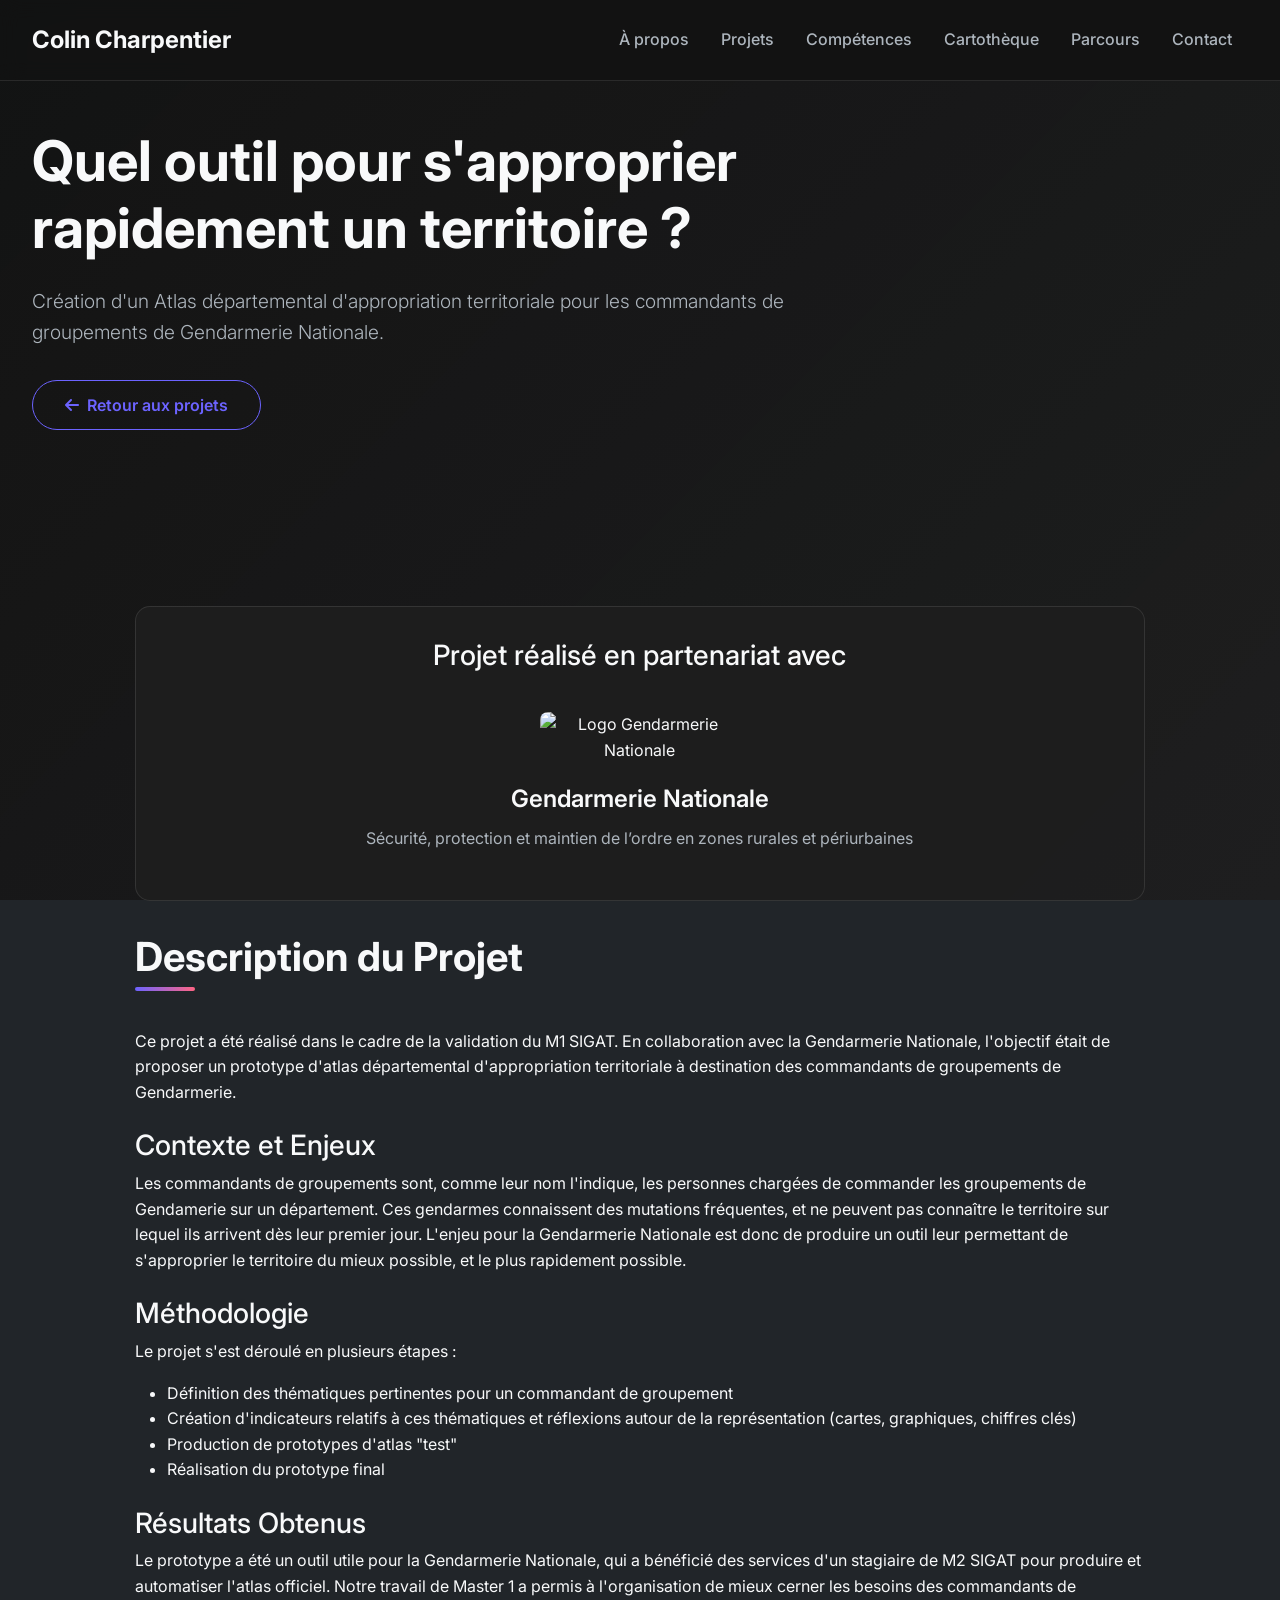
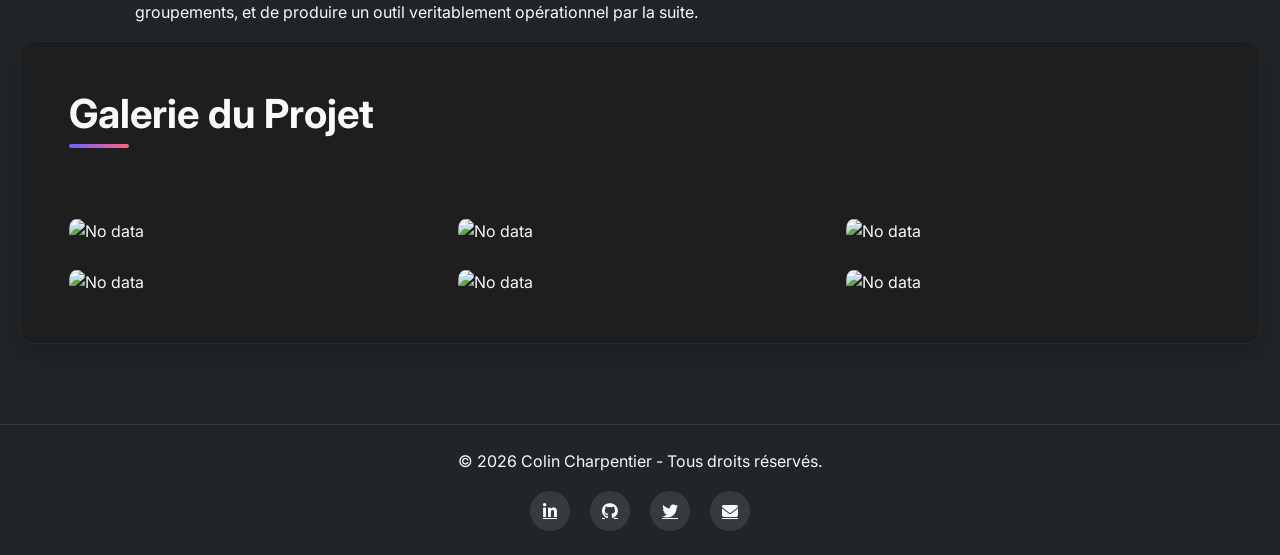
==== Projet-Gendarmerie.html @ e69eb704 "Add files via upload" ====
<!DOCTYPE html>
<html lang="fr">
<head>
    <meta charset="UTF-8">
    <meta name="viewport" content="width=device-width, initial-scale=1.0">
    <title>Colin Charpentier</title>

    <!-- Bootstrap CSS -->
    <link 
        href="https://cdn.jsdelivr.net/npm/bootstrap@5.3.3/dist/css/bootstrap.min.css" 
        rel="stylesheet" 
        integrity="sha384-QWTKZyjpPEjISv5WaRU9OFeRpok6YctnYmDr5pNlyT2bRjXh0JMhjY6hW+ALEwIH" 
        crossorigin="anonymous"
    >

    <!-- Police Google Fonts -->
    <link rel="preconnect" href="https://fonts.googleapis.com">
    <link rel="preconnect" href="https://fonts.gstatic.com" crossorigin>
    <link href="https://fonts.googleapis.com/css2?family=Inter:wght@300;400;500;600;700&display=swap" rel="stylesheet">

    <!-- Font Awesome pour les icônes -->
    <link rel="stylesheet" href="https://cdnjs.cloudflare.com/ajax/libs/font-awesome/6.4.0/css/all.min.css">

    <!-- CSS personnalisé -->
    <style>
        :root {
            --primary: #6c63ff;
            --primary-dark: #5a52d5;
            --secondary: #ff6584;
            --dark: #121212;
            --dark-light: #1e1e1e;
            --light: #f8f9fa;
            --gray: #6c757d;
            --gray-light: #adb5bd;
            --map-color: #4CAF50;
        }

        * {
            box-sizing: border-box;
        }

        body {
            font-family: 'Inter', sans-serif;
            background-color: var(--dark);
            color: var(--light);
            line-height: 1.6;
            overflow-x: hidden;
            position: relative;
        }

        /* Image de fond fixe avec superposition sombre */
        body::before {
            content: '';
            position: fixed;
            top: 0;
            left: 0;
            width: 100%;
            height: 100%;
            background-image: url('https://images.unsplash.com/photo-1550684376-efcbd6e3f031?ixlib=rb-4.0.3&ixid=M3wxMjA3fDB8MHxwaG90by1wYWdlfHx8fGVufDB8fHx8fA%3D%3D&auto=format&fit=crop&w=2070&q=80');
            background-size: cover;
            background-position: center;
            background-repeat: no-repeat;
            background-attachment: fixed;
            z-index: -2;
            opacity: 0.15;
        }

        /* Couche sombre supplémentaire pour améliorer la lisibilité */
        body::after {
            content: '';
            position: fixed;
            top: 0;
            left: 0;
            width: 100%;
            height: 100%;
            background: linear-gradient(135deg, rgba(18, 18, 18, 0.95) 0%, rgba(30, 30, 30, 0.9) 100%);
            z-index: -1;
        }

        .navbar {
            background-color: rgba(18, 18, 18, 0.95) !important;
            backdrop-filter: blur(10px);
            border-bottom: 1px solid rgba(255, 255, 255, 0.1);
            padding: 1rem 0;
            transition: all 0.3s ease;
        }

        .navbar-brand {
            font-weight: 700;
            font-size: clamp(1.25rem, 3vw, 1.5rem);
            color: var(--light) !important;
        }

        .navbar-nav .nav-link {
            color: var(--gray-light) !important;
            font-weight: 500;
            margin: 0 0.5rem;
            transition: color 0.3s ease;
            position: relative;
            font-size: clamp(0.9rem, 2vw, 1rem);
        }

        .navbar-nav .nav-link:hover {
            color: var(--primary) !important;
        }

        .navbar-nav .nav-link::after {
            content: '';
            position: absolute;
            bottom: -5px;
            left: 0;
            width: 0;
            height: 2px;
            background-color: var(--primary);
            transition: width 0.3s ease;
        }

        .navbar-nav .nav-link:hover::after {
            width: 100%;
        }

        section {
            padding: clamp(3rem, 8vw, 5rem) 0;
            position: relative;
        }

        .section-title {
            font-weight: 700;
            margin-bottom: clamp(2rem, 5vw, 3rem);
            position: relative;
            display: inline-block;
            font-size: clamp(1.75rem, 4vw, 2.5rem);
        }

        .section-title::after {
            content: '';
            position: absolute;
            bottom: -10px;
            left: 0;
            width: 60px;
            height: 4px;
            background: linear-gradient(90deg, var(--primary), var(--secondary));
            border-radius: 2px;
        }

        .project-header {
            padding: clamp(6rem, 15vw, 8rem) 0 clamp(3rem, 8vw, 5rem);
            position: relative;
            overflow: hidden;
        }

        .project-header h1 {
            font-weight: 700;
            line-height: 1.2;
            margin-bottom: 1.5rem;
            font-size: clamp(2rem, 5vw, 3.5rem);
        }

        .project-header p {
            font-size: clamp(1rem, 2.5vw, 1.2rem);
            color: var(--gray-light);
            margin-bottom: 2rem;
        }

        .bg-section {
            background-color: rgba(30, 30, 30, 0.85);
            border-radius: 15px;
            padding: clamp(1.5rem, 4vw, 3rem);
            margin-bottom: 2rem;
            box-shadow: 0 10px 30px rgba(0, 0, 0, 0.2);
            transition: transform 0.3s ease;
            backdrop-filter: blur(10px);
            border: 1px solid rgba(255, 255, 255, 0.05);
        }

        .bg-section:hover {
            transform: translateY(-5px);
        }

        .project-image {
            border-radius: 15px;
            box-shadow: 0 20px 40px rgba(0, 0, 0, 0.3);
            transition: transform 0.5s ease;
            max-width: 100%;
            height: auto;
            width: 100%;
            object-fit: cover;
            margin-bottom: 2rem;
            cursor: pointer;
        }

        .project-image:hover {
            transform: scale(1.03);
        }

        .btn {
            border-radius: 30px;
            padding: 0.75rem clamp(1.5rem, 3vw, 2rem);
            font-weight: 600;
            margin-right: 1rem;
            margin-bottom: 1rem;
            transition: all 0.3s ease;
            font-size: clamp(0.9rem, 2vw, 1rem);
        }

        .btn-primary {
            background-color: var(--primary);
            border-color: var(--primary);
            box-shadow: 0 4px 15px rgba(108, 99, 255, 0.3);
        }

        .btn-primary:hover {
            background-color: var(--primary-dark);
            border-color: var(--primary-dark);
            transform: translateY(-3px);
            box-shadow: 0 8px 20px rgba(108, 99, 255, 0.4);
        }

        .btn-outline-primary {
            color: var(--primary);
            border-color: var(--primary);
        }

        .btn-outline-primary:hover {
            background-color: var(--primary);
            border-color: var(--primary);
            transform: translateY(-3px);
        }

        footer {
            border-top: 1px solid rgba(255, 255, 255, 0.1);
            padding: 2rem 0;
            position: relative;
        }

        .social-links {
            margin-top: 1rem;
        }

        .social-links a {
            display: inline-flex;
            align-items: center;
            justify-content: center;
            width: 40px;
            height: 40px;
            background-color: rgba(255, 255, 255, 0.1);
            border-radius: 50%;
            margin: 0 0.5rem;
            color: var(--light);
            transition: all 0.3s ease;
        }

        .social-links a:hover {
            background-color: var(--primary);
            transform: translateY(-3px);
        }

        /* Animation pour les sections */
        .fade-in {
            opacity: 0;
            transform: translateY(30px);
            transition: opacity 0.6s ease, transform 0.6s ease;
        }

        .fade-in.visible {
            opacity: 1;
            transform: translateY(0);
        }

        /* Galerie d'images */
        .gallery-grid {
            display: grid;
            grid-template-columns: repeat(auto-fill, minmax(300px, 1fr));
            gap: 1.5rem;
            margin-top: 2rem;
        }

        .gallery-item {
            border-radius: 10px;
            overflow: hidden;
            position: relative;
            cursor: pointer;
            transition: transform 0.3s ease;
        }

        .gallery-item img {
            width: 100%;
            height: 250px;
            object-fit: cover;
            transition: transform 0.5s ease;
        }

        .gallery-item:hover img {
            transform: scale(1.05);
        }

        .gallery-caption {
            position: absolute;
            bottom: 0;
            left: 0;
            right: 0;
            background: rgba(0, 0, 0, 0.7);
            color: white;
            padding: 1rem;
            transform: translateY(100%);
            transition: transform 0.3s ease;
        }

        .gallery-item:hover .gallery-caption {
            transform: translateY(0);
        }

        /* Section partenaire - CORRIGÉE */
        .partner-section {
            text-align: center;
            padding: 2rem;
            background: rgba(30, 30, 30, 0.9);
            border-radius: 15px;
            margin: 2rem 0;
            border: 1px solid rgba(255, 255, 255, 0.1);
        }

        .partner-logo {
            max-width: 200px;
            max-height: 100px;
            object-fit: contain;
            margin: 1rem auto;
            /* SUPPRIMÉ: filter: brightness(0) invert(1); */
            transition: transform 0.3s ease;
            background: white;
            padding: 10px;
            border-radius: 8px;
        }

        .partner-logo.dark-bg {
            background: rgba(255, 255, 255, 0.9);
        }

        .partner-logo.no-bg {
            background: none;
            padding: 0;
        }

        .partner-name {
            font-size: 1.5rem;
            font-weight: 600;
            margin-bottom: 0.5rem;
            color: var(--light);
        }

        .partner-role {
            color: var(--gray-light);
            font-size: 1rem;
        }

        /* Options d'affichage pour différents types de logos */
        .logo-options {
            display: flex;
            justify-content: center;
            gap: 1rem;
            margin-top: 1rem;
            flex-wrap: wrap;
        }

        .logo-option-btn {
            background: rgba(255, 255, 255, 0.1);
            border: 1px solid rgba(255, 255, 255, 0.2);
            color: var(--light);
            padding: 0.5rem 1rem;
            border-radius: 20px;
            cursor: pointer;
            transition: all 0.3s ease;
            font-size: 0.8rem;
        }

        .logo-option-btn:hover {
            background: var(--primary);
            transform: translateY(-2px);
        }

        .logo-option-btn.active {
            background: var(--primary);
            border-color: var(--primary);
        }

        /* Modal pour l'affichage en plein écran */
        .image-modal {
            display: none;
            position: fixed;
            top: 0;
            left: 0;
            width: 100%;
            height: 100%;
            background-color: rgba(0, 0, 0, 0.9);
            z-index: 9999;
            justify-content: center;
            align-items: center;
            opacity: 0;
            transition: opacity 0.3s ease;
        }

        .image-modal.active {
            display: flex;
            opacity: 1;
        }

        .modal-content {
            max-width: 90%;
            max-height: 90%;
            object-fit: contain;
            border-radius: 10px;
            box-shadow: 0 0 30px rgba(0, 0, 0, 0.5);
            transform: scale(0.8);
            transition: transform 0.3s ease;
        }

        .image-modal.active .modal-content {
            transform: scale(1);
        }

        .close-modal {
            position: absolute;
            top: 20px;
            right: 30px;
            color: white;
            font-size: 2rem;
            cursor: pointer;
            background: none;
            border: none;
            width: 50px;
            height: 50px;
            display: flex;
            align-items: center;
            justify-content: center;
            border-radius: 50%;
            transition: background-color 0.3s ease;
        }

        .close-modal:hover {
            background-color: rgba(255, 255, 255, 0.1);
        }

        /* Améliorations responsive */
        .container {
            max-width: 100%;
            padding-left: clamp(1rem, 3vw, 2rem);
            padding-right: clamp(1rem, 3vw, 2rem);
        }

        @media (max-width: 768px) {
            .navbar-collapse {
                background-color: rgba(18, 18, 18, 0.95);
                padding: 1rem;
                border-radius: 10px;
                margin-top: 1rem;
                backdrop-filter: blur(10px);
            }

            .gallery-grid {
                grid-template-columns: 1fr;
            }
            
            .partner-logo {
                max-width: 150px;
            }

            .logo-options {
                flex-direction: column;
                align-items: center;
            }
        }

        @media (max-width: 576px) {
            .bg-section {
                padding: 1.5rem;
            }
            
            .project-header h1 {
                font-size: 2rem;
            }
            
            .section-title {
                font-size: 1.75rem;
            }
            
            .partner-logo {
                max-width: 120px;
            }
            
        }
    </style>
</head>
<body class="bg-dark">

    <!-- NAVBAR -->
    <nav class="navbar navbar-expand-lg navbar-dark fixed-top">
        <div class="container">
            <a class="navbar-brand" href="Portfolio.html">Colin Charpentier</a>
            <button class="navbar-toggler" type="button" data-bs-toggle="collapse" data-bs-target="#navbar"
                    aria-controls="navbar" aria-expanded="false" aria-label="Afficher le menu">
                <span class="navbar-toggler-icon"></span>
            </button>

            <div class="collapse navbar-collapse" id="navbar">
                <ul class="navbar-nav ms-auto">
                    <li class="nav-item"><a class="nav-link" href="Portfolio.html#about">À propos</a></li>
                    <li class="nav-item"><a class="nav-link" href="Portfolio.html#projects">Projets</a></li>
                    <li class="nav-item"><a class="nav-link" href="Portfolio.html#skills">Compétences</a></li>
                    <li class="nav-item"><a class="nav-link" href="Portfolio.html#cartotheque">Cartothèque</a></li>
                    <li class="nav-item"><a class="nav-link" href="Portfolio.html#map-section">Parcours</a></li>
                    <li class="nav-item"><a class="nav-link" href="Portfolio.html#contact">Contact</a></li>
                </ul>
            </div>
        </div>
    </nav>

    <!-- EN-TÊTE DU PROJET -->
    <header class="project-header">
        <div class="container">
            <div class="row align-items-center">
                <div class="col-lg-8">
                    <h1 class="display-4 fw-bold">Quel outil pour s'approprier rapidement un territoire ?</h1>
                    <p class="lead">
                        Création d'un Atlas départemental d'appropriation territoriale pour les commandants de groupements de Gendarmerie Nationale.
                    </p>
                    <div class="d-flex flex-wrap">
                        <a href="Portfolio.html#projects" class="btn btn-outline-primary btn-lg">
                            <i class="fas fa-arrow-left me-2"></i>Retour aux projets
                        </a>
                    </div>
                </div>
            </div>
        </div>
    </header>

    <!-- CONTENU PRINCIPAL DU PROJET -->
    <section id="project-content" class="py-5">
        <div class="container">
            <div class="row justify-content-center">
                <div class="col-lg-10">
                    <!-- Section partenaire CORRIGÉE -->
                    <div class="partner-section fade-in">
                        <h3 class="mb-4">Projet réalisé en partenariat avec</h3>
                        
                        <!-- Logo avec options d'affichage -->
                        <img src="https://upload.wikimedia.org/wikipedia/commons/thumb/a/a7/Gendarmerie_nationale_logo.svg/500px-Gendarmerie_nationale_logo.svg.png" 
                             alt="Logo Gendarmerie Nationale" 
                             class="partner-logo no-bg"
                             id="partnerLogo">
                        
                        <div class="partner-name">Gendarmerie Nationale</div>
                        <div class="partner-role">Sécurité, protection et maintien de l’ordre en zones rurales et périurbaines</div>
                        
                        <!-- Options pour adapter l'affichage du logo -->
                        <div class="logo-options">
                                                    </div>
                    </div>

                    <!-- Image principale du projet -->
                    
                        
                        <h2 class="section-title">Description du Projet</h2>
                        <p>
                            Ce projet a été réalisé dans le cadre de la validation du M1 SIGAT. En collaboration avec la Gendarmerie Nationale, l'objectif était de proposer un prototype d'atlas départemental d'appropriation territoriale à destination des commandants de groupements de Gendarmerie.
                        </p>
                        
                        <h3 class="mt-4">Contexte et Enjeux</h3>
                        <p>
Les commandants de groupements sont, comme leur nom l'indique, les personnes chargées de commander les groupements de Gendamerie sur un département. Ces gendarmes connaissent des mutations fréquentes, et ne peuvent pas connaître le territoire sur lequel ils arrivent dès leur premier jour. L'enjeu pour la Gendarmerie Nationale est donc de produire un outil leur permettant de s'approprier le territoire du mieux possible, et le plus rapidement possible.                          </p>
                        
                        <h3 class="mt-4">Méthodologie</h3>
                        <p>
                            Le projet s'est déroulé en plusieurs étapes :
                        </p>
                        <ul>
                            <li>Définition des thématiques pertinentes pour un commandant de groupement</li>
                            <li>Création d'indicateurs relatifs à ces thématiques et réflexions autour de la représentation (cartes, graphiques, chiffres clés)</li>
                            <li>Production de prototypes d'atlas "test"</li>
                            <li>Réalisation du prototype final</li>
                        </ul>
                        
                        <h3 class="mt-4">Résultats Obtenus</h3>
                        <p>
                            Le prototype a été un outil utile pour la Gendarmerie Nationale, qui a bénéficié des services d'un stagiaire de M2 SIGAT pour produire et automatiser l'atlas officiel. Notre travail de Master 1 a permis à l'organisation de mieux cerner les besoins des commandants de groupements, et de produire un outil veritablement opérationnel par la suite.
                        </p>
                    </div>
                    
                    <div class="bg-section fade-in">
    <h2 class="section-title">Galerie du Projet</h2>
    <div class="gallery-grid">

        <!-- Image 1 -->
        <div class="gallery-item">
            <img src="https://media.licdn.com/dms/image/v2/D4E22AQGj4KrNRyttgw/feedshare-shrink_2048_1536/B4EZbNflseHwAo-/0/1747204495210?e=1765411200&v=beta&t=unWSQMG1e15HII8LbwAEsF_QTw77wigBbMccs-hNhvA"
                 alt="No data" data-enlargable>
            <div class="gallery-caption">
                <h5>Planche Niveau de vie</h5>
                <p>Niveau de vie médian, écarts de revenus et CSP</p>
            </div>
        </div>

        <!-- Image 2 -->
        <div class="gallery-item">
            <img src="https://media.licdn.com/dms/image/v2/D4E22AQFJJwRfCB-abw/feedshare-shrink_2048_1536/B4EZbNflt.GQAo-/0/1747204538104?e=1765411200&v=beta&t=ijvsw_Dew5NyMxo4L90D1Xe97XRT8Qy5kkRxmXlcCSU"
                 alt="No data" data-enlargable>
            <div class="gallery-caption">
                <h5>Planche Propriétés physiques</h5>
                <p>Indicateurs relatifs à la nature, à la topographie, aux usages du sol</p>
            </div>
        </div>

        <!-- Image 3 -->
        <div class="gallery-item">
            <img src="https://media.licdn.com/dms/image/v2/D4E22AQHZ3dB_ANd9eQ/feedshare-shrink_2048_1536/B4EZbNflr9GQAs-/0/1747204496518?e=1765411200&v=beta&t=500R-J9b5chM4_0gmWH35wfc4u1wKiaBjH-p4VVhq4c"
                 alt="No data" data-enlargable>
            <div class="gallery-caption">
                <h5>Planche Risques naturels</h5>
                <p>Différents types de risque en fonction du territoire (dans le Var, le risque inondation est le plus présent)</p>
            </div>
        </div>

        <!-- Image 4 -->
        <div class="gallery-item">
            <img src="https://media.licdn.com/dms/image/v2/D4E22AQHaH-eBacI8Hw/feedshare-shrink_2048_1536/B4EZbNflsqHwAs-/0/1747204497209?e=1765411200&v=beta&t=yLur1jJK85cNrSjvxb6215rcG02pwoF9v7HFd_AfedE"
                 alt="No data" data-enlargable>
            <div class="gallery-caption">
                <h5>Planche Agriculture</h5>
                <p>Nombre d'exploitations, surface agricole utile, spécialisation agricole</p>
            </div>
        </div>

        <!-- Image 5 -->
        <div class="gallery-item">
            <img src="https://media.licdn.com/dms/image/v2/D4E22AQGae3EO796JKQ/feedshare-shrink_2048_1536/B4EZbNfltUGQAo-/0/1747204523618?e=1765411200&v=beta&t=IaqRLVtkxASPO35aykQ8jrqxAKw7WKtBHkEpB026osg"
                 alt="No data" data-enlargable>
            <div class="gallery-caption">
                <h5>Planche Population</h5>
                <p>Répartition démographique</p>
            </div>
        </div>

         <!-- Image 6 -->
        <div class="gallery-item">
            <img src="https://media.licdn.com/dms/image/v2/D4E22AQFZWeAVNO3EiA/feedshare-shrink_2048_1536/B4EZbNfltwHwAo-/0/1747204441989?e=1765411200&v=beta&t=lB4ZeiivDCK2PsUFG4_dwwkSneiFggF49lv2v3OBdSY"
                 alt="No data" data-enlargable>
            <div class="gallery-caption">
                <h5>Planche Tourisme</h5>
                <p>Nuitées, origine des touristes, emplois</p>
            </div>
        </div>

    </div>
</div>

            </div>
        </div>
    </section>

    <!-- FOOTER -->
    <footer class="py-4">
        <div class="container text-center">
            <p>&copy; <span id="year"></span> Colin Charpentier - Tous droits réservés.</p>
            <div class="social-links">
                <a href="#"><i class="fab fa-linkedin-in"></i></a>
                <a href="#"><i class="fab fa-github"></i></a>
                <a href="#"><i class="fab fa-twitter"></i></a>
                <a href="#"><i class="fas fa-envelope"></i></a>
            </div>
        </div>
    </footer>

    <!-- Modal pour l'affichage en plein écran -->
    <div class="image-modal">
        <button class="close-modal">&times;</button>
        <img class="modal-content" src="" alt="">
    </div>

    <!-- Bootstrap JS -->
    <script 
        src="https://cdn.jsdelivr.net/npm/bootstrap@5.3.3/dist/js/bootstrap.bundle.min.js" 
        integrity="sha384-YvpcrYf0tY3lHB60NNkmXc5s9fDVZLESaAA55NDzOxhy9GkcIdslK1eN7N6jIeHz" 
        crossorigin="anonymous">
    </script>

    <!-- Script principal -->
    <script>
        // Année automatique dans le footer
        document.getElementById("year").textContent = new Date().getFullYear();
        
        // Animation au défilement
        document.addEventListener('DOMContentLoaded', function() {
            const fadeElements = document.querySelectorAll('.fade-in');
            
            const fadeInOnScroll = function() {
                fadeElements.forEach(element => {
                    const elementTop = element.getBoundingClientRect().top;
                    const elementVisible = 150;
                    
                    if (elementTop < window.innerHeight - elementVisible) {
                        element.classList.add('visible');
                    }
                });
            };
            
            // Vérifier au chargement
            fadeInOnScroll();
            
            // Vérifier au défilement
            window.addEventListener('scroll', fadeInOnScroll);
        });

        // Navigation fluide
        document.querySelectorAll('a[href^="#"]').forEach(anchor => {
            anchor.addEventListener('click', function (e) {
                e.preventDefault();
                
                const targetId = this.getAttribute('href');
                if (targetId === '#') return;
                
                const targetElement = document.querySelector(targetId);
                if (targetElement) {
                    window.scrollTo({
                        top: targetElement.offsetTop - 80,
                        behavior: 'smooth'
                    });
                }
            });
        });

        // Gestion de la galerie d'images et zoom
        document.addEventListener('DOMContentLoaded', function() {
            const modal = document.querySelector('.image-modal');
            const modalImg = modal.querySelector('.modal-content');
            const closeModal = modal.querySelector('.close-modal');
            const images = document.querySelectorAll('[data-enlargable]');
            
            // Fonction pour ouvrir l'image en plein écran
            function openModal(imgSrc, imgAlt) {
                modalImg.src = imgSrc;
                modalImg.alt = imgAlt;
                modal.classList.add('active');
                document.body.style.overflow = 'hidden';
            }
            
            // Fonction pour fermer le modal
            function closeModalFunc() {
                modal.classList.remove('active');
                document.body.style.overflow = '';
            }
            
            // Événements pour toutes les images zoomables
            images.forEach(img => {
                img.addEventListener('click', function() {
                    openModal(this.src, this.alt);
                });
            });
            
            // Événements pour fermer le modal
            closeModal.addEventListener('click', closeModalFunc);
            modal.addEventListener('click', function(e) {
                if (e.target === modal) {
                    closeModalFunc();
                }
            });
            
            // Fermer avec la touche Échap
            document.addEventListener('keydown', function(e) {
                if (e.key === 'Escape' && modal.classList.contains('active')) {
                    closeModalFunc();
                }
            });
        });

        // Gestion des options d'affichage du logo
        document.addEventListener('DOMContentLoaded', function() {
            const logo = document.getElementById('partnerLogo');
            const optionButtons = document.querySelectorAll('.logo-option-btn');
            
            optionButtons.forEach(button => {
                button.addEventListener('click', function() {
                    const option = this.getAttribute('data-option');
                    
                    // Retirer toutes les classes d'options
                    logo.classList.remove('no-bg', 'white-bg', 'dark-bg');
                    
                    // Ajouter la classe sélectionnée
                    if (option === 'no-bg') {
                        logo.classList.add('no-bg');
                    } else if (option === 'white-bg') {
                        logo.classList.add('white-bg');
                    } else if (option === 'dark-bg') {
                        logo.classList.add('dark-bg');
                    }
                    
                    // Mettre à jour les boutons actifs
                    optionButtons.forEach(btn => btn.classList.remove('active'));
                    this.classList.add('active');
                });
            });
        });
    </script>

</body>
</html>
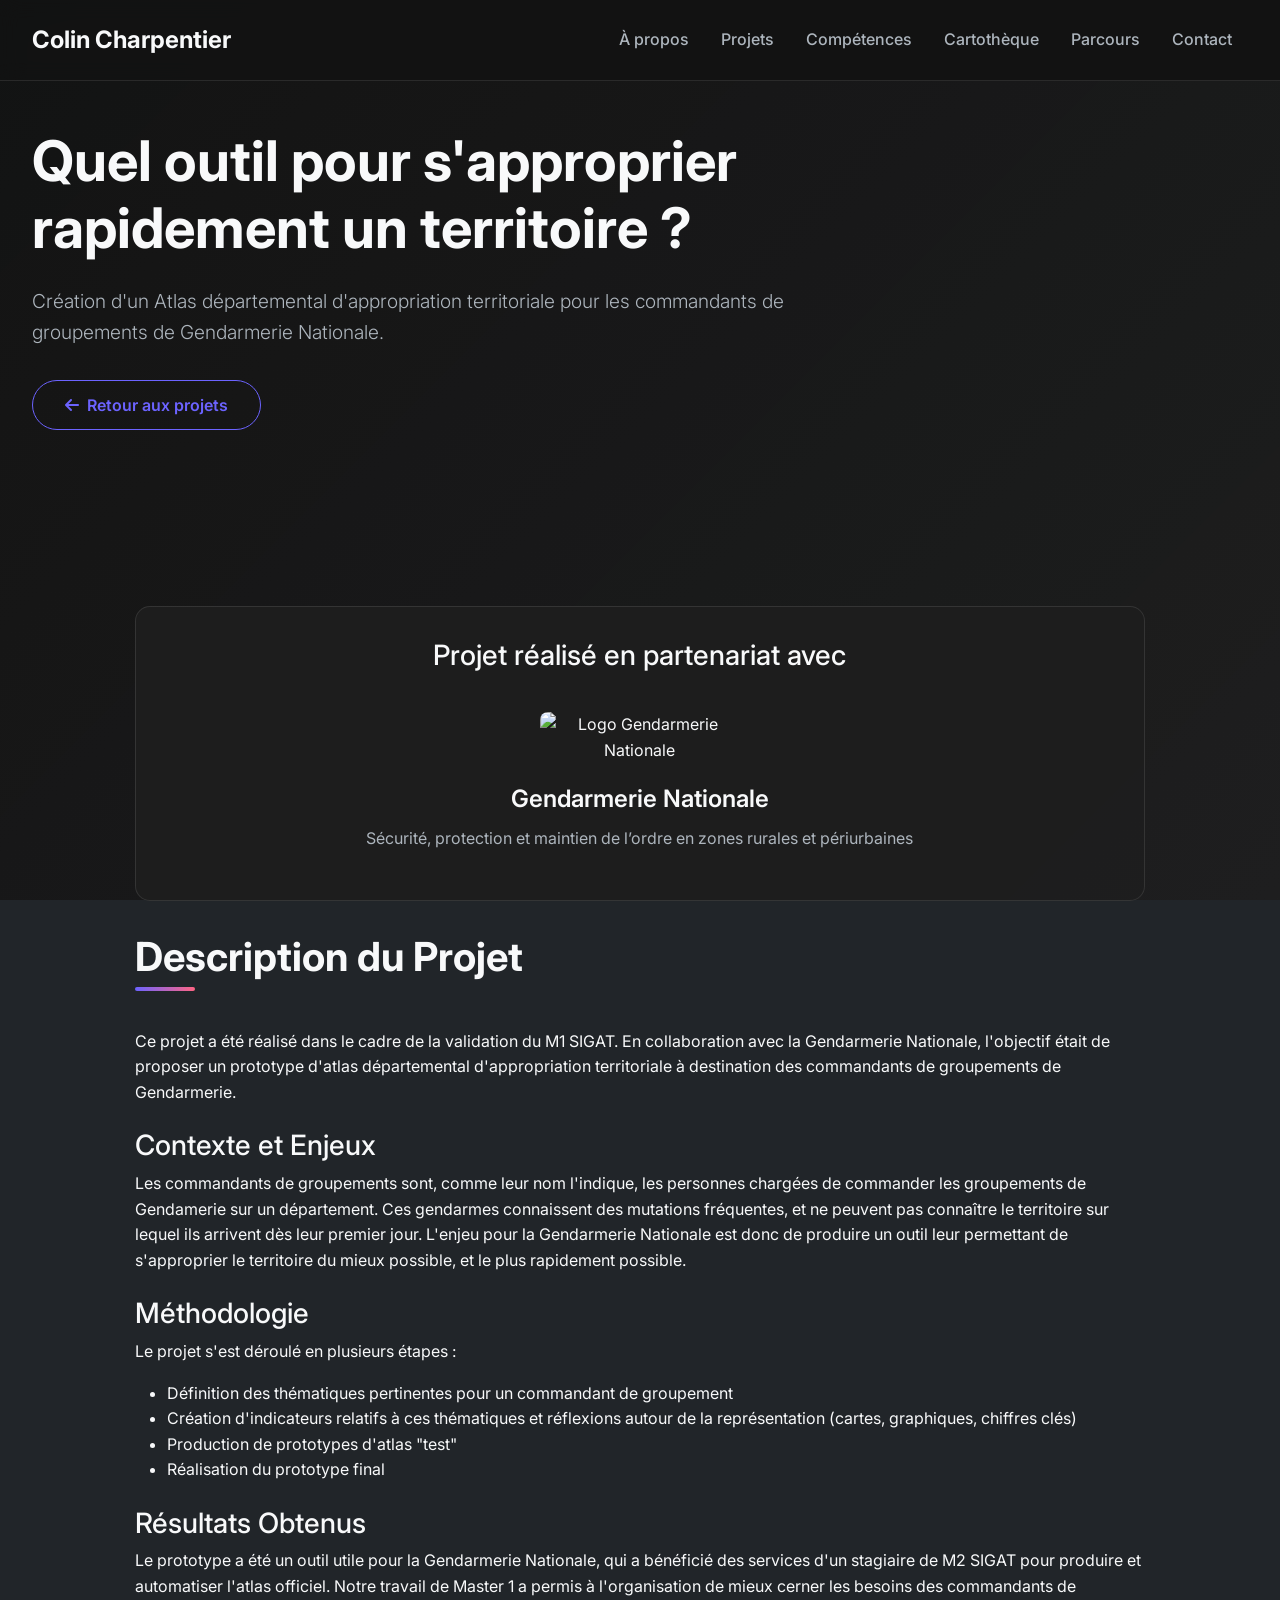
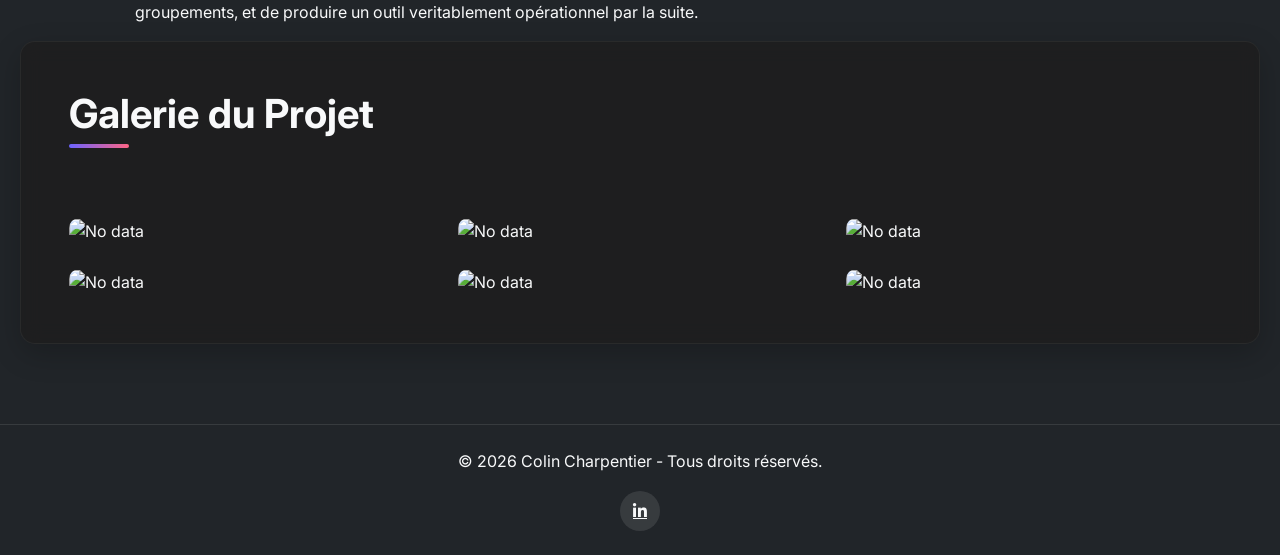
==== commit c65fde0c: "Add files via upload" ====
--- a/Projet-Gendarmerie.html
+++ b/Projet-Gendarmerie.html
@@ -661,10 +661,7 @@
         <div class="container text-center">
             <p>&copy; <span id="year"></span> Colin Charpentier - Tous droits réservés.</p>
             <div class="social-links">
-                <a href="#"><i class="fab fa-linkedin-in"></i></a>
-                <a href="#"><i class="fab fa-github"></i></a>
-                <a href="#"><i class="fab fa-twitter"></i></a>
-                <a href="#"><i class="fas fa-envelope"></i></a>
+                <a href="https://www.linkedin.com/in/colin-charpentier-a416b0229"><i class="fab fa-linkedin-in"></i></a>
             </div>
         </div>
     </footer>
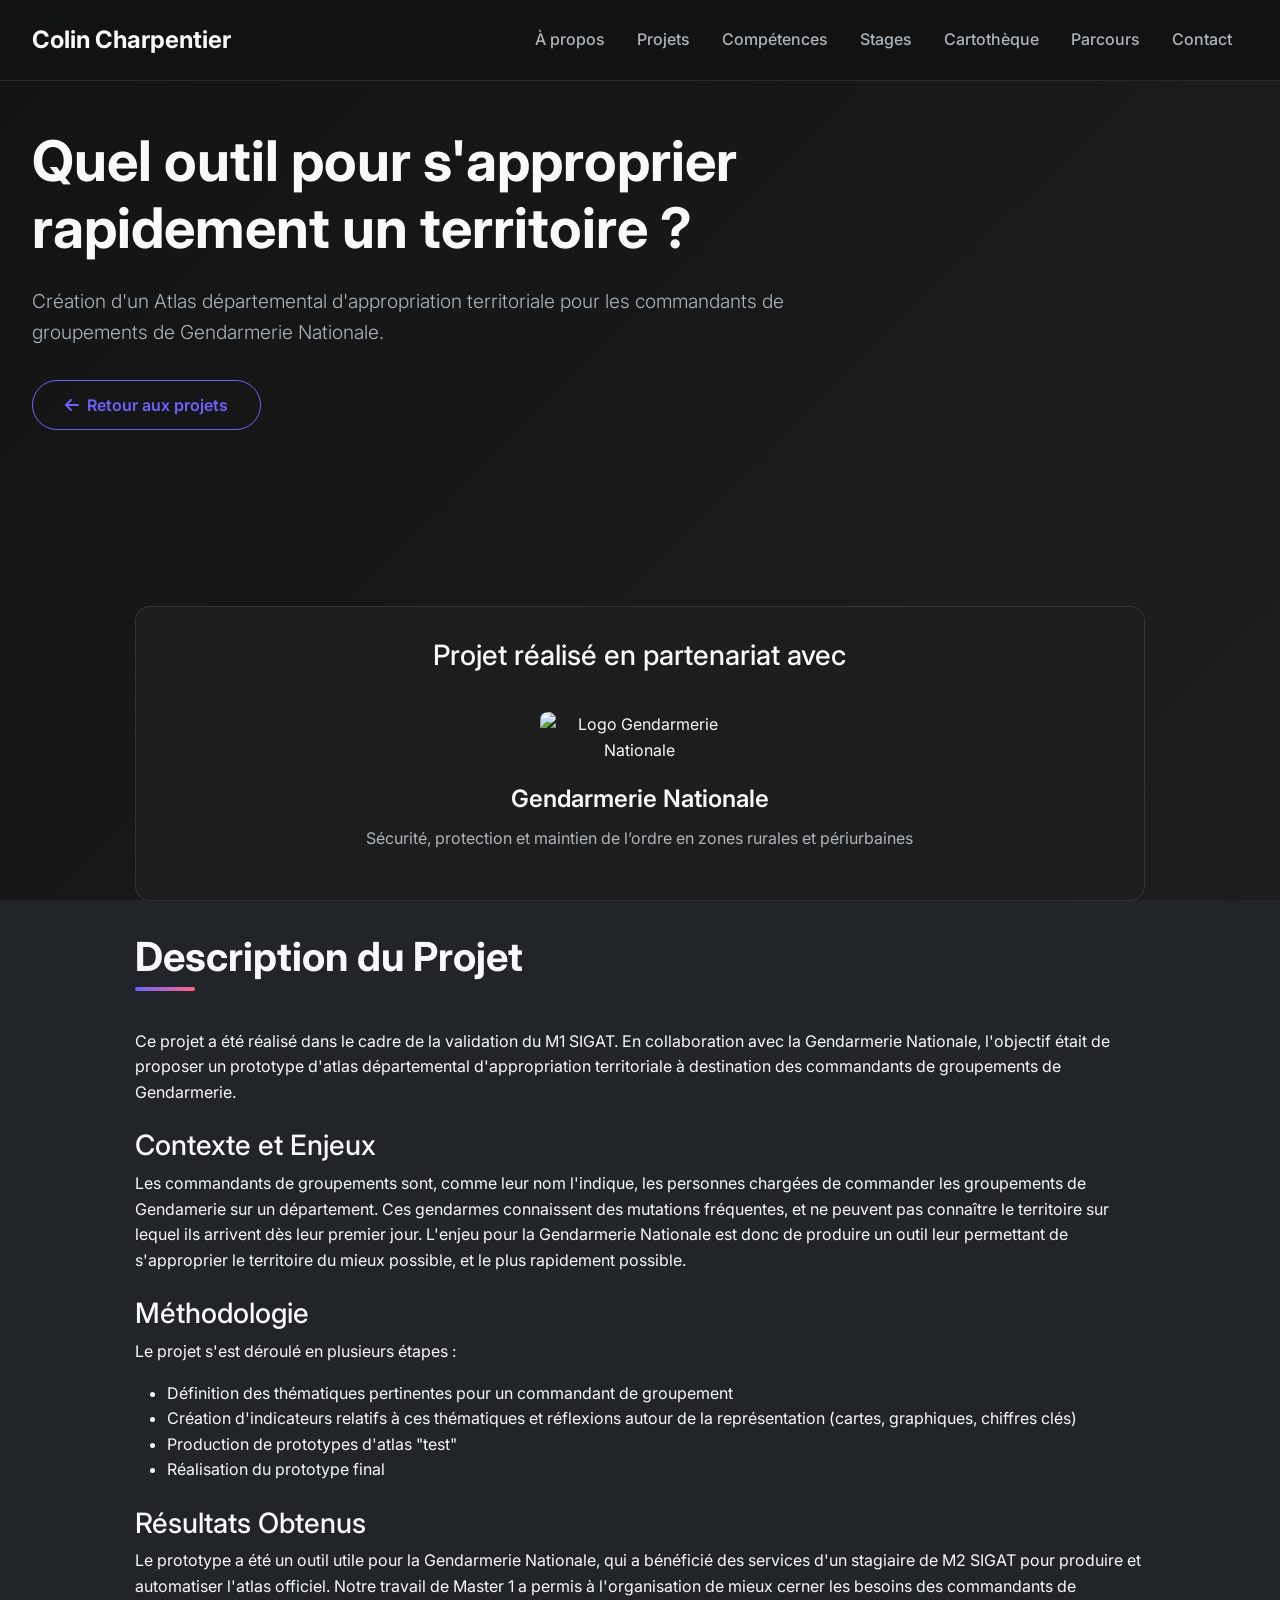
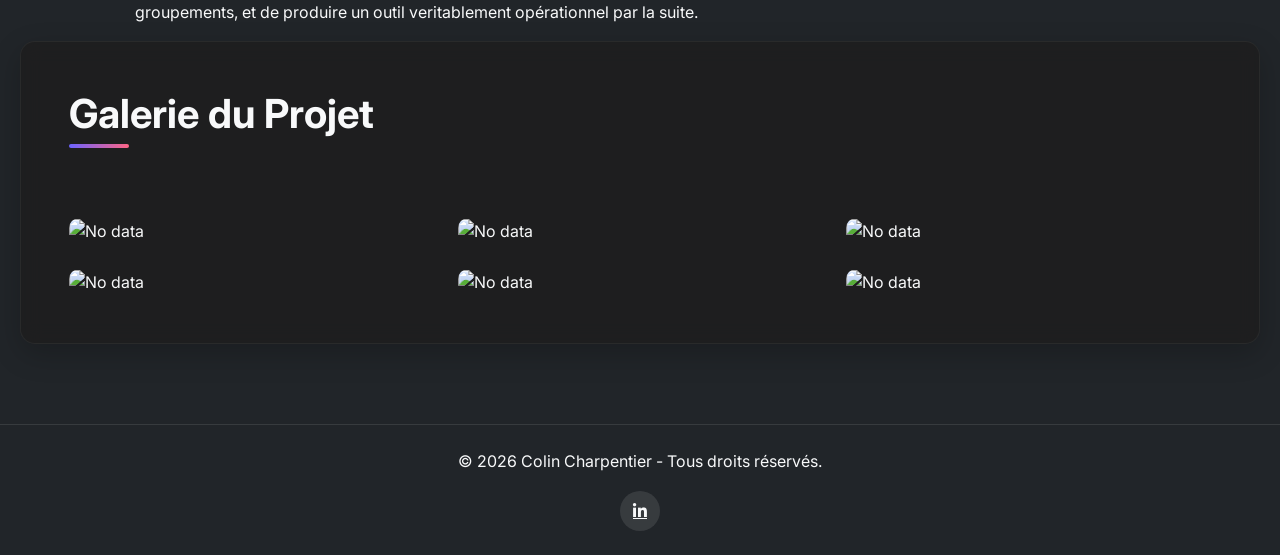
==== commit 7583ce1f: "Add files via upload" ====
--- a/Projet-Gendarmerie.html
+++ b/Projet-Gendarmerie.html
@@ -1,17 +1,14 @@
 <!DOCTYPE html>
 <html lang="fr">
+
 <head>
     <meta charset="UTF-8">
     <meta name="viewport" content="width=device-width, initial-scale=1.0">
     <title>Colin Charpentier</title>
 
     <!-- Bootstrap CSS -->
-    <link 
-        href="https://cdn.jsdelivr.net/npm/bootstrap@5.3.3/dist/css/bootstrap.min.css" 
-        rel="stylesheet" 
-        integrity="sha384-QWTKZyjpPEjISv5WaRU9OFeRpok6YctnYmDr5pNlyT2bRjXh0JMhjY6hW+ALEwIH" 
-        crossorigin="anonymous"
-    >
+    <link href="https://cdn.jsdelivr.net/npm/bootstrap@5.3.3/dist/css/bootstrap.min.css" rel="stylesheet"
+        integrity="sha384-QWTKZyjpPEjISv5WaRU9OFeRpok6YctnYmDr5pNlyT2bRjXh0JMhjY6hW+ALEwIH" crossorigin="anonymous">
 
     <!-- Police Google Fonts -->
     <link rel="preconnect" href="https://fonts.googleapis.com">
@@ -459,7 +456,7 @@
             .gallery-grid {
                 grid-template-columns: 1fr;
             }
-            
+
             .partner-logo {
                 max-width: 150px;
             }
@@ -474,41 +471,43 @@
             .bg-section {
                 padding: 1.5rem;
             }
-            
+
             .project-header h1 {
                 font-size: 2rem;
             }
-            
+
             .section-title {
                 font-size: 1.75rem;
             }
-            
+
             .partner-logo {
                 max-width: 120px;
             }
-            
+
         }
     </style>
 </head>
+
 <body class="bg-dark">
 
     <!-- NAVBAR -->
     <nav class="navbar navbar-expand-lg navbar-dark fixed-top">
         <div class="container">
-            <a class="navbar-brand" href="Portfolio.html">Colin Charpentier</a>
+            <a class="navbar-brand" href="index.html">Colin Charpentier</a>
             <button class="navbar-toggler" type="button" data-bs-toggle="collapse" data-bs-target="#navbar"
-                    aria-controls="navbar" aria-expanded="false" aria-label="Afficher le menu">
+                aria-controls="navbar" aria-expanded="false" aria-label="Afficher le menu">
                 <span class="navbar-toggler-icon"></span>
             </button>
 
             <div class="collapse navbar-collapse" id="navbar">
                 <ul class="navbar-nav ms-auto">
-                    <li class="nav-item"><a class="nav-link" href="Portfolio.html#about">À propos</a></li>
-                    <li class="nav-item"><a class="nav-link" href="Portfolio.html#projects">Projets</a></li>
-                    <li class="nav-item"><a class="nav-link" href="Portfolio.html#skills">Compétences</a></li>
-                    <li class="nav-item"><a class="nav-link" href="Portfolio.html#cartotheque">Cartothèque</a></li>
-                    <li class="nav-item"><a class="nav-link" href="Portfolio.html#map-section">Parcours</a></li>
-                    <li class="nav-item"><a class="nav-link" href="Portfolio.html#contact">Contact</a></li>
+                    <li class="nav-item"><a class="nav-link" href="index.html#about">À propos</a></li>
+                    <li class="nav-item"><a class="nav-link" href="index.html#projects">Projets</a></li>
+                    <li class="nav-item"><a class="nav-link" href="index.html#skills">Compétences</a></li>
+                    <li class="nav-item"><a class="nav-link" href="index.html#stages">Stages</a></li> <!-- AJOUTÉ -->
+                    <li class="nav-item"><a class="nav-link" href="index.html#cartotheque">Cartothèque</a></li>
+                    <li class="nav-item"><a class="nav-link" href="index.html#map-section">Parcours</a></li>
+                    <li class="nav-item"><a class="nav-link" href="index.html#contact">Contact</a></li>
                 </ul>
             </div>
         </div>
@@ -521,11 +520,13 @@
                 <div class="col-lg-8">
                     <h1 class="display-4 fw-bold">Quel outil pour s'approprier rapidement un territoire ?</h1>
                     <p class="lead">
-                        Création d'un Atlas départemental d'appropriation territoriale pour les commandants de groupements de Gendarmerie Nationale.
+                        Création d'un Atlas départemental d'appropriation territoriale pour les commandants de
+                        groupements de Gendarmerie Nationale.
                     </p>
                     <div class="d-flex flex-wrap">
-                        <a href="Portfolio.html#projects" class="btn btn-outline-primary btn-lg">
+                        <a href="index.html#projects" class="btn btn-outline-primary btn-lg">
                             <i class="fas fa-arrow-left me-2"></i>Retour aux projets
+                        </a>
                         </a>
                     </div>
                 </div>
@@ -541,116 +542,126 @@
                     <!-- Section partenaire CORRIGÉE -->
                     <div class="partner-section fade-in">
                         <h3 class="mb-4">Projet réalisé en partenariat avec</h3>
-                        
+
                         <!-- Logo avec options d'affichage -->
-                        <img src="https://upload.wikimedia.org/wikipedia/commons/thumb/a/a7/Gendarmerie_nationale_logo.svg/500px-Gendarmerie_nationale_logo.svg.png" 
-                             alt="Logo Gendarmerie Nationale" 
-                             class="partner-logo no-bg"
-                             id="partnerLogo">
-                        
+                        <img src="https://upload.wikimedia.org/wikipedia/commons/thumb/a/a7/Gendarmerie_nationale_logo.svg/500px-Gendarmerie_nationale_logo.svg.png"
+                            alt="Logo Gendarmerie Nationale" class="partner-logo no-bg" id="partnerLogo">
+
                         <div class="partner-name">Gendarmerie Nationale</div>
-                        <div class="partner-role">Sécurité, protection et maintien de l’ordre en zones rurales et périurbaines</div>
-                        
+                        <div class="partner-role">Sécurité, protection et maintien de l’ordre en zones rurales et
+                            périurbaines</div>
+
                         <!-- Options pour adapter l'affichage du logo -->
                         <div class="logo-options">
-                                                    </div>
+                        </div>
                     </div>
 
                     <!-- Image principale du projet -->
-                    
-                        
-                        <h2 class="section-title">Description du Projet</h2>
-                        <p>
-                            Ce projet a été réalisé dans le cadre de la validation du M1 SIGAT. En collaboration avec la Gendarmerie Nationale, l'objectif était de proposer un prototype d'atlas départemental d'appropriation territoriale à destination des commandants de groupements de Gendarmerie.
-                        </p>
-                        
-                        <h3 class="mt-4">Contexte et Enjeux</h3>
-                        <p>
-Les commandants de groupements sont, comme leur nom l'indique, les personnes chargées de commander les groupements de Gendamerie sur un département. Ces gendarmes connaissent des mutations fréquentes, et ne peuvent pas connaître le territoire sur lequel ils arrivent dès leur premier jour. L'enjeu pour la Gendarmerie Nationale est donc de produire un outil leur permettant de s'approprier le territoire du mieux possible, et le plus rapidement possible.                          </p>
-                        
-                        <h3 class="mt-4">Méthodologie</h3>
-                        <p>
-                            Le projet s'est déroulé en plusieurs étapes :
-                        </p>
-                        <ul>
-                            <li>Définition des thématiques pertinentes pour un commandant de groupement</li>
-                            <li>Création d'indicateurs relatifs à ces thématiques et réflexions autour de la représentation (cartes, graphiques, chiffres clés)</li>
-                            <li>Production de prototypes d'atlas "test"</li>
-                            <li>Réalisation du prototype final</li>
-                        </ul>
-                        
-                        <h3 class="mt-4">Résultats Obtenus</h3>
-                        <p>
-                            Le prototype a été un outil utile pour la Gendarmerie Nationale, qui a bénéficié des services d'un stagiaire de M2 SIGAT pour produire et automatiser l'atlas officiel. Notre travail de Master 1 a permis à l'organisation de mieux cerner les besoins des commandants de groupements, et de produire un outil veritablement opérationnel par la suite.
-                        </p>
+
+
+                    <h2 class="section-title">Description du Projet</h2>
+                    <p>
+                        Ce projet a été réalisé dans le cadre de la validation du M1 SIGAT. En collaboration avec la
+                        Gendarmerie Nationale, l'objectif était de proposer un prototype d'atlas départemental
+                        d'appropriation territoriale à destination des commandants de groupements de Gendarmerie.
+                    </p>
+
+                    <h3 class="mt-4">Contexte et Enjeux</h3>
+                    <p>
+                        Les commandants de groupements sont, comme leur nom l'indique, les personnes chargées de
+                        commander les groupements de Gendamerie sur un département. Ces gendarmes connaissent des
+                        mutations fréquentes, et ne peuvent pas connaître le territoire sur lequel ils arrivent dès leur
+                        premier jour. L'enjeu pour la Gendarmerie Nationale est donc de produire un outil leur
+                        permettant de s'approprier le territoire du mieux possible, et le plus rapidement possible. </p>
+
+                    <h3 class="mt-4">Méthodologie</h3>
+                    <p>
+                        Le projet s'est déroulé en plusieurs étapes :
+                    </p>
+                    <ul>
+                        <li>Définition des thématiques pertinentes pour un commandant de groupement</li>
+                        <li>Création d'indicateurs relatifs à ces thématiques et réflexions autour de la représentation
+                            (cartes, graphiques, chiffres clés)</li>
+                        <li>Production de prototypes d'atlas "test"</li>
+                        <li>Réalisation du prototype final</li>
+                    </ul>
+
+                    <h3 class="mt-4">Résultats Obtenus</h3>
+                    <p>
+                        Le prototype a été un outil utile pour la Gendarmerie Nationale, qui a bénéficié des services
+                        d'un stagiaire de M2 SIGAT pour produire et automatiser l'atlas officiel. Notre travail de
+                        Master 1 a permis à l'organisation de mieux cerner les besoins des commandants de groupements,
+                        et de produire un outil veritablement opérationnel par la suite.
+                    </p>
+                </div>
+
+                <div class="bg-section fade-in">
+                    <h2 class="section-title">Galerie du Projet</h2>
+                    <div class="gallery-grid">
+
+                        <!-- Image 1 -->
+                        <div class="gallery-item">
+                            <img src="https://media.licdn.com/dms/image/v2/D4E22AQGj4KrNRyttgw/feedshare-shrink_2048_1536/B4EZbNflseHwAo-/0/1747204495210?e=1765411200&v=beta&t=unWSQMG1e15HII8LbwAEsF_QTw77wigBbMccs-hNhvA"
+                                alt="No data" data-enlargable>
+                            <div class="gallery-caption">
+                                <h5>Planche Niveau de vie</h5>
+                                <p>Niveau de vie médian, écarts de revenus et CSP</p>
+                            </div>
+                        </div>
+
+                        <!-- Image 2 -->
+                        <div class="gallery-item">
+                            <img src="https://media.licdn.com/dms/image/v2/D4E22AQFJJwRfCB-abw/feedshare-shrink_2048_1536/B4EZbNflt.GQAo-/0/1747204538104?e=1765411200&v=beta&t=ijvsw_Dew5NyMxo4L90D1Xe97XRT8Qy5kkRxmXlcCSU"
+                                alt="No data" data-enlargable>
+                            <div class="gallery-caption">
+                                <h5>Planche Propriétés physiques</h5>
+                                <p>Indicateurs relatifs à la nature, à la topographie, aux usages du sol</p>
+                            </div>
+                        </div>
+
+                        <!-- Image 3 -->
+                        <div class="gallery-item">
+                            <img src="https://media.licdn.com/dms/image/v2/D4E22AQHZ3dB_ANd9eQ/feedshare-shrink_2048_1536/B4EZbNflr9GQAs-/0/1747204496518?e=1765411200&v=beta&t=500R-J9b5chM4_0gmWH35wfc4u1wKiaBjH-p4VVhq4c"
+                                alt="No data" data-enlargable>
+                            <div class="gallery-caption">
+                                <h5>Planche Risques naturels</h5>
+                                <p>Différents types de risque en fonction du territoire (dans le Var, le risque
+                                    inondation est le plus présent)</p>
+                            </div>
+                        </div>
+
+                        <!-- Image 4 -->
+                        <div class="gallery-item">
+                            <img src="https://media.licdn.com/dms/image/v2/D4E22AQHaH-eBacI8Hw/feedshare-shrink_2048_1536/B4EZbNflsqHwAs-/0/1747204497209?e=1765411200&v=beta&t=yLur1jJK85cNrSjvxb6215rcG02pwoF9v7HFd_AfedE"
+                                alt="No data" data-enlargable>
+                            <div class="gallery-caption">
+                                <h5>Planche Agriculture</h5>
+                                <p>Nombre d'exploitations, surface agricole utile, spécialisation agricole</p>
+                            </div>
+                        </div>
+
+                        <!-- Image 5 -->
+                        <div class="gallery-item">
+                            <img src="https://media.licdn.com/dms/image/v2/D4E22AQGae3EO796JKQ/feedshare-shrink_2048_1536/B4EZbNfltUGQAo-/0/1747204523618?e=1765411200&v=beta&t=IaqRLVtkxASPO35aykQ8jrqxAKw7WKtBHkEpB026osg"
+                                alt="No data" data-enlargable>
+                            <div class="gallery-caption">
+                                <h5>Planche Population</h5>
+                                <p>Répartition démographique</p>
+                            </div>
+                        </div>
+
+                        <!-- Image 6 -->
+                        <div class="gallery-item">
+                            <img src="https://media.licdn.com/dms/image/v2/D4E22AQFZWeAVNO3EiA/feedshare-shrink_2048_1536/B4EZbNfltwHwAo-/0/1747204441989?e=1765411200&v=beta&t=lB4ZeiivDCK2PsUFG4_dwwkSneiFggF49lv2v3OBdSY"
+                                alt="No data" data-enlargable>
+                            <div class="gallery-caption">
+                                <h5>Planche Tourisme</h5>
+                                <p>Nuitées, origine des touristes, emplois</p>
+                            </div>
+                        </div>
+
                     </div>
-                    
-                    <div class="bg-section fade-in">
-    <h2 class="section-title">Galerie du Projet</h2>
-    <div class="gallery-grid">
-
-        <!-- Image 1 -->
-        <div class="gallery-item">
-            <img src="https://media.licdn.com/dms/image/v2/D4E22AQGj4KrNRyttgw/feedshare-shrink_2048_1536/B4EZbNflseHwAo-/0/1747204495210?e=1765411200&v=beta&t=unWSQMG1e15HII8LbwAEsF_QTw77wigBbMccs-hNhvA"
-                 alt="No data" data-enlargable>
-            <div class="gallery-caption">
-                <h5>Planche Niveau de vie</h5>
-                <p>Niveau de vie médian, écarts de revenus et CSP</p>
-            </div>
-        </div>
-
-        <!-- Image 2 -->
-        <div class="gallery-item">
-            <img src="https://media.licdn.com/dms/image/v2/D4E22AQFJJwRfCB-abw/feedshare-shrink_2048_1536/B4EZbNflt.GQAo-/0/1747204538104?e=1765411200&v=beta&t=ijvsw_Dew5NyMxo4L90D1Xe97XRT8Qy5kkRxmXlcCSU"
-                 alt="No data" data-enlargable>
-            <div class="gallery-caption">
-                <h5>Planche Propriétés physiques</h5>
-                <p>Indicateurs relatifs à la nature, à la topographie, aux usages du sol</p>
-            </div>
-        </div>
-
-        <!-- Image 3 -->
-        <div class="gallery-item">
-            <img src="https://media.licdn.com/dms/image/v2/D4E22AQHZ3dB_ANd9eQ/feedshare-shrink_2048_1536/B4EZbNflr9GQAs-/0/1747204496518?e=1765411200&v=beta&t=500R-J9b5chM4_0gmWH35wfc4u1wKiaBjH-p4VVhq4c"
-                 alt="No data" data-enlargable>
-            <div class="gallery-caption">
-                <h5>Planche Risques naturels</h5>
-                <p>Différents types de risque en fonction du territoire (dans le Var, le risque inondation est le plus présent)</p>
-            </div>
-        </div>
-
-        <!-- Image 4 -->
-        <div class="gallery-item">
-            <img src="https://media.licdn.com/dms/image/v2/D4E22AQHaH-eBacI8Hw/feedshare-shrink_2048_1536/B4EZbNflsqHwAs-/0/1747204497209?e=1765411200&v=beta&t=yLur1jJK85cNrSjvxb6215rcG02pwoF9v7HFd_AfedE"
-                 alt="No data" data-enlargable>
-            <div class="gallery-caption">
-                <h5>Planche Agriculture</h5>
-                <p>Nombre d'exploitations, surface agricole utile, spécialisation agricole</p>
-            </div>
-        </div>
-
-        <!-- Image 5 -->
-        <div class="gallery-item">
-            <img src="https://media.licdn.com/dms/image/v2/D4E22AQGae3EO796JKQ/feedshare-shrink_2048_1536/B4EZbNfltUGQAo-/0/1747204523618?e=1765411200&v=beta&t=IaqRLVtkxASPO35aykQ8jrqxAKw7WKtBHkEpB026osg"
-                 alt="No data" data-enlargable>
-            <div class="gallery-caption">
-                <h5>Planche Population</h5>
-                <p>Répartition démographique</p>
-            </div>
-        </div>
-
-         <!-- Image 6 -->
-        <div class="gallery-item">
-            <img src="https://media.licdn.com/dms/image/v2/D4E22AQFZWeAVNO3EiA/feedshare-shrink_2048_1536/B4EZbNfltwHwAo-/0/1747204441989?e=1765411200&v=beta&t=lB4ZeiivDCK2PsUFG4_dwwkSneiFggF49lv2v3OBdSY"
-                 alt="No data" data-enlargable>
-            <div class="gallery-caption">
-                <h5>Planche Tourisme</h5>
-                <p>Nuitées, origine des touristes, emplois</p>
-            </div>
-        </div>
-
-    </div>
-</div>
+                </div>
 
             </div>
         </div>
@@ -673,35 +684,33 @@
     </div>
 
     <!-- Bootstrap JS -->
-    <script 
-        src="https://cdn.jsdelivr.net/npm/bootstrap@5.3.3/dist/js/bootstrap.bundle.min.js" 
-        integrity="sha384-YvpcrYf0tY3lHB60NNkmXc5s9fDVZLESaAA55NDzOxhy9GkcIdslK1eN7N6jIeHz" 
-        crossorigin="anonymous">
-    </script>
+    <script src="https://cdn.jsdelivr.net/npm/bootstrap@5.3.3/dist/js/bootstrap.bundle.min.js"
+        integrity="sha384-YvpcrYf0tY3lHB60NNkmXc5s9fDVZLESaAA55NDzOxhy9GkcIdslK1eN7N6jIeHz" crossorigin="anonymous">
+        </script>
 
     <!-- Script principal -->
     <script>
         // Année automatique dans le footer
         document.getElementById("year").textContent = new Date().getFullYear();
-        
+
         // Animation au défilement
-        document.addEventListener('DOMContentLoaded', function() {
+        document.addEventListener('DOMContentLoaded', function () {
             const fadeElements = document.querySelectorAll('.fade-in');
-            
-            const fadeInOnScroll = function() {
+
+            const fadeInOnScroll = function () {
                 fadeElements.forEach(element => {
                     const elementTop = element.getBoundingClientRect().top;
                     const elementVisible = 150;
-                    
+
                     if (elementTop < window.innerHeight - elementVisible) {
                         element.classList.add('visible');
                     }
                 });
             };
-            
+
             // Vérifier au chargement
             fadeInOnScroll();
-            
+
             // Vérifier au défilement
             window.addEventListener('scroll', fadeInOnScroll);
         });
@@ -710,10 +719,10 @@
         document.querySelectorAll('a[href^="#"]').forEach(anchor => {
             anchor.addEventListener('click', function (e) {
                 e.preventDefault();
-                
+
                 const targetId = this.getAttribute('href');
                 if (targetId === '#') return;
-                
+
                 const targetElement = document.querySelector(targetId);
                 if (targetElement) {
                     window.scrollTo({
@@ -725,12 +734,12 @@
         });
 
         // Gestion de la galerie d'images et zoom
-        document.addEventListener('DOMContentLoaded', function() {
+        document.addEventListener('DOMContentLoaded', function () {
             const modal = document.querySelector('.image-modal');
             const modalImg = modal.querySelector('.modal-content');
             const closeModal = modal.querySelector('.close-modal');
             const images = document.querySelectorAll('[data-enlargable]');
-            
+
             // Fonction pour ouvrir l'image en plein écran
             function openModal(imgSrc, imgAlt) {
                 modalImg.src = imgSrc;
@@ -738,30 +747,30 @@
                 modal.classList.add('active');
                 document.body.style.overflow = 'hidden';
             }
-            
+
             // Fonction pour fermer le modal
             function closeModalFunc() {
                 modal.classList.remove('active');
                 document.body.style.overflow = '';
             }
-            
+
             // Événements pour toutes les images zoomables
             images.forEach(img => {
-                img.addEventListener('click', function() {
+                img.addEventListener('click', function () {
                     openModal(this.src, this.alt);
                 });
             });
-            
+
             // Événements pour fermer le modal
             closeModal.addEventListener('click', closeModalFunc);
-            modal.addEventListener('click', function(e) {
+            modal.addEventListener('click', function (e) {
                 if (e.target === modal) {
                     closeModalFunc();
                 }
             });
-            
+
             // Fermer avec la touche Échap
-            document.addEventListener('keydown', function(e) {
+            document.addEventListener('keydown', function (e) {
                 if (e.key === 'Escape' && modal.classList.contains('active')) {
                     closeModalFunc();
                 }
@@ -769,17 +778,17 @@
         });
 
         // Gestion des options d'affichage du logo
-        document.addEventListener('DOMContentLoaded', function() {
+        document.addEventListener('DOMContentLoaded', function () {
             const logo = document.getElementById('partnerLogo');
             const optionButtons = document.querySelectorAll('.logo-option-btn');
-            
+
             optionButtons.forEach(button => {
-                button.addEventListener('click', function() {
+                button.addEventListener('click', function () {
                     const option = this.getAttribute('data-option');
-                    
+
                     // Retirer toutes les classes d'options
                     logo.classList.remove('no-bg', 'white-bg', 'dark-bg');
-                    
+
                     // Ajouter la classe sélectionnée
                     if (option === 'no-bg') {
                         logo.classList.add('no-bg');
@@ -788,7 +797,7 @@
                     } else if (option === 'dark-bg') {
                         logo.classList.add('dark-bg');
                     }
-                    
+
                     // Mettre à jour les boutons actifs
                     optionButtons.forEach(btn => btn.classList.remove('active'));
                     this.classList.add('active');
@@ -798,4 +807,5 @@
     </script>
 
 </body>
+
 </html>
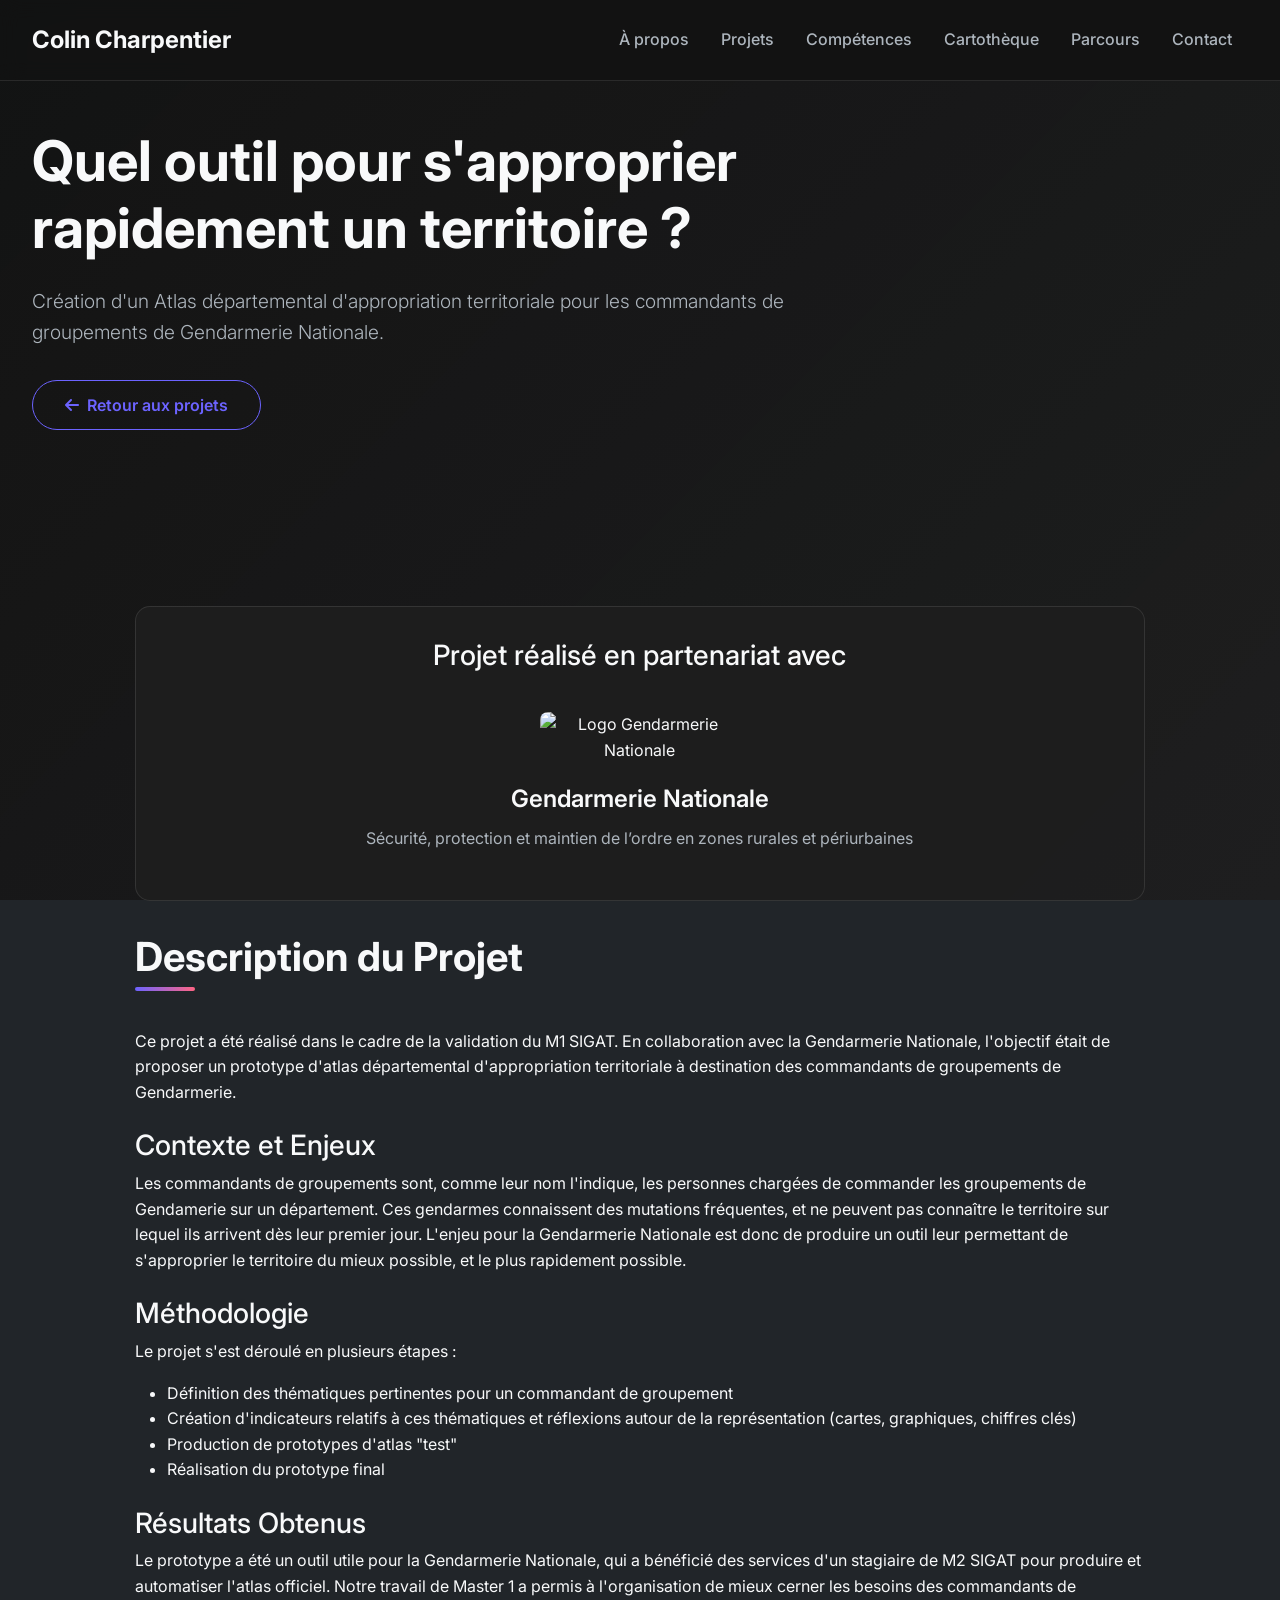
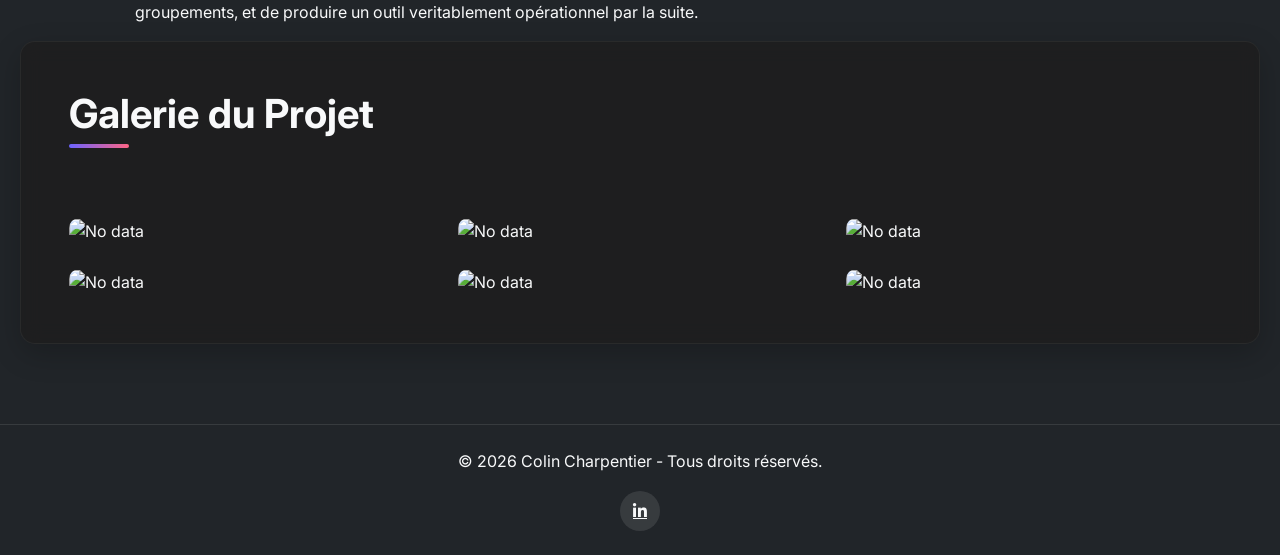
==== commit f0cd8c2a: "Add files via upload" ====
--- a/Projet-Gendarmerie.html
+++ b/Projet-Gendarmerie.html
@@ -1,14 +1,17 @@
 <!DOCTYPE html>
 <html lang="fr">
-
 <head>
     <meta charset="UTF-8">
     <meta name="viewport" content="width=device-width, initial-scale=1.0">
     <title>Colin Charpentier</title>
 
     <!-- Bootstrap CSS -->
-    <link href="https://cdn.jsdelivr.net/npm/bootstrap@5.3.3/dist/css/bootstrap.min.css" rel="stylesheet"
-        integrity="sha384-QWTKZyjpPEjISv5WaRU9OFeRpok6YctnYmDr5pNlyT2bRjXh0JMhjY6hW+ALEwIH" crossorigin="anonymous">
+    <link 
+        href="https://cdn.jsdelivr.net/npm/bootstrap@5.3.3/dist/css/bootstrap.min.css" 
+        rel="stylesheet" 
+        integrity="sha384-QWTKZyjpPEjISv5WaRU9OFeRpok6YctnYmDr5pNlyT2bRjXh0JMhjY6hW+ALEwIH" 
+        crossorigin="anonymous"
+    >
 
     <!-- Police Google Fonts -->
     <link rel="preconnect" href="https://fonts.googleapis.com">
@@ -456,7 +459,7 @@
             .gallery-grid {
                 grid-template-columns: 1fr;
             }
-
+            
             .partner-logo {
                 max-width: 150px;
             }
@@ -471,43 +474,41 @@
             .bg-section {
                 padding: 1.5rem;
             }
-
+            
             .project-header h1 {
                 font-size: 2rem;
             }
-
+            
             .section-title {
                 font-size: 1.75rem;
             }
-
+            
             .partner-logo {
                 max-width: 120px;
             }
-
+            
         }
     </style>
 </head>
-
 <body class="bg-dark">
 
     <!-- NAVBAR -->
     <nav class="navbar navbar-expand-lg navbar-dark fixed-top">
         <div class="container">
-            <a class="navbar-brand" href="index.html">Colin Charpentier</a>
+            <a class="navbar-brand" href="Portfolio.html">Colin Charpentier</a>
             <button class="navbar-toggler" type="button" data-bs-toggle="collapse" data-bs-target="#navbar"
-                aria-controls="navbar" aria-expanded="false" aria-label="Afficher le menu">
+                    aria-controls="navbar" aria-expanded="false" aria-label="Afficher le menu">
                 <span class="navbar-toggler-icon"></span>
             </button>
 
             <div class="collapse navbar-collapse" id="navbar">
                 <ul class="navbar-nav ms-auto">
-                    <li class="nav-item"><a class="nav-link" href="index.html#about">À propos</a></li>
-                    <li class="nav-item"><a class="nav-link" href="index.html#projects">Projets</a></li>
-                    <li class="nav-item"><a class="nav-link" href="index.html#skills">Compétences</a></li>
-                    <li class="nav-item"><a class="nav-link" href="index.html#stages">Stages</a></li> <!-- AJOUTÉ -->
-                    <li class="nav-item"><a class="nav-link" href="index.html#cartotheque">Cartothèque</a></li>
-                    <li class="nav-item"><a class="nav-link" href="index.html#map-section">Parcours</a></li>
-                    <li class="nav-item"><a class="nav-link" href="index.html#contact">Contact</a></li>
+                    <li class="nav-item"><a class="nav-link" href="Portfolio.html#about">À propos</a></li>
+                    <li class="nav-item"><a class="nav-link" href="Portfolio.html#projects">Projets</a></li>
+                    <li class="nav-item"><a class="nav-link" href="Portfolio.html#skills">Compétences</a></li>
+                    <li class="nav-item"><a class="nav-link" href="Portfolio.html#cartotheque">Cartothèque</a></li>
+                    <li class="nav-item"><a class="nav-link" href="Portfolio.html#map-section">Parcours</a></li>
+                    <li class="nav-item"><a class="nav-link" href="Portfolio.html#contact">Contact</a></li>
                 </ul>
             </div>
         </div>
@@ -520,13 +521,11 @@
                 <div class="col-lg-8">
                     <h1 class="display-4 fw-bold">Quel outil pour s'approprier rapidement un territoire ?</h1>
                     <p class="lead">
-                        Création d'un Atlas départemental d'appropriation territoriale pour les commandants de
-                        groupements de Gendarmerie Nationale.
+                        Création d'un Atlas départemental d'appropriation territoriale pour les commandants de groupements de Gendarmerie Nationale.
                     </p>
                     <div class="d-flex flex-wrap">
-                        <a href="index.html#projects" class="btn btn-outline-primary btn-lg">
+                        <a href="Portfolio.html#projects" class="btn btn-outline-primary btn-lg">
                             <i class="fas fa-arrow-left me-2"></i>Retour aux projets
-                        </a>
                         </a>
                     </div>
                 </div>
@@ -542,126 +541,116 @@
                     <!-- Section partenaire CORRIGÉE -->
                     <div class="partner-section fade-in">
                         <h3 class="mb-4">Projet réalisé en partenariat avec</h3>
-
+                        
                         <!-- Logo avec options d'affichage -->
-                        <img src="https://upload.wikimedia.org/wikipedia/commons/thumb/a/a7/Gendarmerie_nationale_logo.svg/500px-Gendarmerie_nationale_logo.svg.png"
-                            alt="Logo Gendarmerie Nationale" class="partner-logo no-bg" id="partnerLogo">
-
+                        <img src="https://upload.wikimedia.org/wikipedia/commons/thumb/a/a7/Gendarmerie_nationale_logo.svg/500px-Gendarmerie_nationale_logo.svg.png" 
+                             alt="Logo Gendarmerie Nationale" 
+                             class="partner-logo no-bg"
+                             id="partnerLogo">
+                        
                         <div class="partner-name">Gendarmerie Nationale</div>
-                        <div class="partner-role">Sécurité, protection et maintien de l’ordre en zones rurales et
-                            périurbaines</div>
-
+                        <div class="partner-role">Sécurité, protection et maintien de l’ordre en zones rurales et périurbaines</div>
+                        
                         <!-- Options pour adapter l'affichage du logo -->
                         <div class="logo-options">
-                        </div>
+                                                    </div>
                     </div>
 
                     <!-- Image principale du projet -->
-
-
-                    <h2 class="section-title">Description du Projet</h2>
-                    <p>
-                        Ce projet a été réalisé dans le cadre de la validation du M1 SIGAT. En collaboration avec la
-                        Gendarmerie Nationale, l'objectif était de proposer un prototype d'atlas départemental
-                        d'appropriation territoriale à destination des commandants de groupements de Gendarmerie.
-                    </p>
-
-                    <h3 class="mt-4">Contexte et Enjeux</h3>
-                    <p>
-                        Les commandants de groupements sont, comme leur nom l'indique, les personnes chargées de
-                        commander les groupements de Gendamerie sur un département. Ces gendarmes connaissent des
-                        mutations fréquentes, et ne peuvent pas connaître le territoire sur lequel ils arrivent dès leur
-                        premier jour. L'enjeu pour la Gendarmerie Nationale est donc de produire un outil leur
-                        permettant de s'approprier le territoire du mieux possible, et le plus rapidement possible. </p>
-
-                    <h3 class="mt-4">Méthodologie</h3>
-                    <p>
-                        Le projet s'est déroulé en plusieurs étapes :
-                    </p>
-                    <ul>
-                        <li>Définition des thématiques pertinentes pour un commandant de groupement</li>
-                        <li>Création d'indicateurs relatifs à ces thématiques et réflexions autour de la représentation
-                            (cartes, graphiques, chiffres clés)</li>
-                        <li>Production de prototypes d'atlas "test"</li>
-                        <li>Réalisation du prototype final</li>
-                    </ul>
-
-                    <h3 class="mt-4">Résultats Obtenus</h3>
-                    <p>
-                        Le prototype a été un outil utile pour la Gendarmerie Nationale, qui a bénéficié des services
-                        d'un stagiaire de M2 SIGAT pour produire et automatiser l'atlas officiel. Notre travail de
-                        Master 1 a permis à l'organisation de mieux cerner les besoins des commandants de groupements,
-                        et de produire un outil veritablement opérationnel par la suite.
-                    </p>
-                </div>
-
-                <div class="bg-section fade-in">
-                    <h2 class="section-title">Galerie du Projet</h2>
-                    <div class="gallery-grid">
-
-                        <!-- Image 1 -->
-                        <div class="gallery-item">
-                            <img src="https://media.licdn.com/dms/image/v2/D4E22AQGj4KrNRyttgw/feedshare-shrink_2048_1536/B4EZbNflseHwAo-/0/1747204495210?e=1765411200&v=beta&t=unWSQMG1e15HII8LbwAEsF_QTw77wigBbMccs-hNhvA"
-                                alt="No data" data-enlargable>
-                            <div class="gallery-caption">
-                                <h5>Planche Niveau de vie</h5>
-                                <p>Niveau de vie médian, écarts de revenus et CSP</p>
-                            </div>
-                        </div>
-
-                        <!-- Image 2 -->
-                        <div class="gallery-item">
-                            <img src="https://media.licdn.com/dms/image/v2/D4E22AQFJJwRfCB-abw/feedshare-shrink_2048_1536/B4EZbNflt.GQAo-/0/1747204538104?e=1765411200&v=beta&t=ijvsw_Dew5NyMxo4L90D1Xe97XRT8Qy5kkRxmXlcCSU"
-                                alt="No data" data-enlargable>
-                            <div class="gallery-caption">
-                                <h5>Planche Propriétés physiques</h5>
-                                <p>Indicateurs relatifs à la nature, à la topographie, aux usages du sol</p>
-                            </div>
-                        </div>
-
-                        <!-- Image 3 -->
-                        <div class="gallery-item">
-                            <img src="https://media.licdn.com/dms/image/v2/D4E22AQHZ3dB_ANd9eQ/feedshare-shrink_2048_1536/B4EZbNflr9GQAs-/0/1747204496518?e=1765411200&v=beta&t=500R-J9b5chM4_0gmWH35wfc4u1wKiaBjH-p4VVhq4c"
-                                alt="No data" data-enlargable>
-                            <div class="gallery-caption">
-                                <h5>Planche Risques naturels</h5>
-                                <p>Différents types de risque en fonction du territoire (dans le Var, le risque
-                                    inondation est le plus présent)</p>
-                            </div>
-                        </div>
-
-                        <!-- Image 4 -->
-                        <div class="gallery-item">
-                            <img src="https://media.licdn.com/dms/image/v2/D4E22AQHaH-eBacI8Hw/feedshare-shrink_2048_1536/B4EZbNflsqHwAs-/0/1747204497209?e=1765411200&v=beta&t=yLur1jJK85cNrSjvxb6215rcG02pwoF9v7HFd_AfedE"
-                                alt="No data" data-enlargable>
-                            <div class="gallery-caption">
-                                <h5>Planche Agriculture</h5>
-                                <p>Nombre d'exploitations, surface agricole utile, spécialisation agricole</p>
-                            </div>
-                        </div>
-
-                        <!-- Image 5 -->
-                        <div class="gallery-item">
-                            <img src="https://media.licdn.com/dms/image/v2/D4E22AQGae3EO796JKQ/feedshare-shrink_2048_1536/B4EZbNfltUGQAo-/0/1747204523618?e=1765411200&v=beta&t=IaqRLVtkxASPO35aykQ8jrqxAKw7WKtBHkEpB026osg"
-                                alt="No data" data-enlargable>
-                            <div class="gallery-caption">
-                                <h5>Planche Population</h5>
-                                <p>Répartition démographique</p>
-                            </div>
-                        </div>
-
-                        <!-- Image 6 -->
-                        <div class="gallery-item">
-                            <img src="https://media.licdn.com/dms/image/v2/D4E22AQFZWeAVNO3EiA/feedshare-shrink_2048_1536/B4EZbNfltwHwAo-/0/1747204441989?e=1765411200&v=beta&t=lB4ZeiivDCK2PsUFG4_dwwkSneiFggF49lv2v3OBdSY"
-                                alt="No data" data-enlargable>
-                            <div class="gallery-caption">
-                                <h5>Planche Tourisme</h5>
-                                <p>Nuitées, origine des touristes, emplois</p>
-                            </div>
-                        </div>
-
+                    
+                        
+                        <h2 class="section-title">Description du Projet</h2>
+                        <p>
+                            Ce projet a été réalisé dans le cadre de la validation du M1 SIGAT. En collaboration avec la Gendarmerie Nationale, l'objectif était de proposer un prototype d'atlas départemental d'appropriation territoriale à destination des commandants de groupements de Gendarmerie.
+                        </p>
+                        
+                        <h3 class="mt-4">Contexte et Enjeux</h3>
+                        <p>
+Les commandants de groupements sont, comme leur nom l'indique, les personnes chargées de commander les groupements de Gendamerie sur un département. Ces gendarmes connaissent des mutations fréquentes, et ne peuvent pas connaître le territoire sur lequel ils arrivent dès leur premier jour. L'enjeu pour la Gendarmerie Nationale est donc de produire un outil leur permettant de s'approprier le territoire du mieux possible, et le plus rapidement possible.                          </p>
+                        
+                        <h3 class="mt-4">Méthodologie</h3>
+                        <p>
+                            Le projet s'est déroulé en plusieurs étapes :
+                        </p>
+                        <ul>
+                            <li>Définition des thématiques pertinentes pour un commandant de groupement</li>
+                            <li>Création d'indicateurs relatifs à ces thématiques et réflexions autour de la représentation (cartes, graphiques, chiffres clés)</li>
+                            <li>Production de prototypes d'atlas "test"</li>
+                            <li>Réalisation du prototype final</li>
+                        </ul>
+                        
+                        <h3 class="mt-4">Résultats Obtenus</h3>
+                        <p>
+                            Le prototype a été un outil utile pour la Gendarmerie Nationale, qui a bénéficié des services d'un stagiaire de M2 SIGAT pour produire et automatiser l'atlas officiel. Notre travail de Master 1 a permis à l'organisation de mieux cerner les besoins des commandants de groupements, et de produire un outil veritablement opérationnel par la suite.
+                        </p>
                     </div>
-                </div>
+                    
+                    <div class="bg-section fade-in">
+    <h2 class="section-title">Galerie du Projet</h2>
+    <div class="gallery-grid">
+
+        <!-- Image 1 -->
+        <div class="gallery-item">
+            <img src="https://raw.githubusercontent.com/UnitaryPage7504/colincharpentier.github.io/main/Images%20Portfolio/Planche%20gendarmerie%20du%20Var%20Niveau%20de%20vie.jpg"
+                 alt="No data" data-enlargable>
+            <div class="gallery-caption">
+                <h5>Planche Niveau de vie</h5>
+                <p>Niveau de vie médian, écarts de revenus et CSP</p>
+            </div>
+        </div>
+
+        <!-- Image 2 -->
+        <div class="gallery-item">
+            <img src="https://raw.githubusercontent.com/UnitaryPage7504/colincharpentier.github.io/main/Images%20Portfolio/Planche%20gendarmerie%20du%20Var%20Propri%C3%A9t%C3%A9s%20physiques.jpg"
+                 alt="No data" data-enlargable>
+            <div class="gallery-caption">
+                <h5>Planche Propriétés physiques</h5>
+                <p>Indicateurs relatifs à la nature, à la topographie, aux usages du sol</p>
+            </div>
+        </div>
+
+        <!-- Image 3 -->
+        <div class="gallery-item">
+            <img src="https://raw.githubusercontent.com/UnitaryPage7504/colincharpentier.github.io/main/Images%20Portfolio/Planche%20gendarmerie%20du%20Var%20Risques%20naturels.jpg"
+                 alt="No data" data-enlargable>
+            <div class="gallery-caption">
+                <h5>Planche Risques naturels</h5>
+                <p>Différents types de risque en fonction du territoire (dans le Var, le risque inondation est le plus présent)</p>
+            </div>
+        </div>
+
+        <!-- Image 4 -->
+        <div class="gallery-item">
+            <img src="https://raw.githubusercontent.com/UnitaryPage7504/colincharpentier.github.io/main/Images%20Portfolio/Planche%20gendarmerie%20du%20Var%20Agriculture.jpg"
+                 alt="No data" data-enlargable>
+            <div class="gallery-caption">
+                <h5>Planche Agriculture</h5>
+                <p>Nombre d'exploitations, surface agricole utile, spécialisation agricole</p>
+            </div>
+        </div>
+
+        <!-- Image 5 -->
+        <div class="gallery-item">
+            <img src="https://raw.githubusercontent.com/UnitaryPage7504/colincharpentier.github.io/main/Images%20Portfolio/Planche%20gendarmerie%20du%20Var%20Population.jpg"
+                 alt="No data" data-enlargable>
+            <div class="gallery-caption">
+                <h5>Planche Population</h5>
+                <p>Répartition démographique</p>
+            </div>
+        </div>
+
+         <!-- Image 6 -->
+        <div class="gallery-item">
+            <img src="https://raw.githubusercontent.com/UnitaryPage7504/colincharpentier.github.io/main/Images%20Portfolio/Planche%20gendarmerie%20du%20Var%20Tourisme.jpg"
+                 alt="No data" data-enlargable>
+            <div class="gallery-caption">
+                <h5>Planche Tourisme</h5>
+                <p>Nuitées, origine des touristes, emplois</p>
+            </div>
+        </div>
+
+    </div>
+</div>
 
             </div>
         </div>
@@ -684,33 +673,35 @@
     </div>
 
     <!-- Bootstrap JS -->
-    <script src="https://cdn.jsdelivr.net/npm/bootstrap@5.3.3/dist/js/bootstrap.bundle.min.js"
-        integrity="sha384-YvpcrYf0tY3lHB60NNkmXc5s9fDVZLESaAA55NDzOxhy9GkcIdslK1eN7N6jIeHz" crossorigin="anonymous">
-        </script>
+    <script 
+        src="https://cdn.jsdelivr.net/npm/bootstrap@5.3.3/dist/js/bootstrap.bundle.min.js" 
+        integrity="sha384-YvpcrYf0tY3lHB60NNkmXc5s9fDVZLESaAA55NDzOxhy9GkcIdslK1eN7N6jIeHz" 
+        crossorigin="anonymous">
+    </script>
 
     <!-- Script principal -->
     <script>
         // Année automatique dans le footer
         document.getElementById("year").textContent = new Date().getFullYear();
-
+        
         // Animation au défilement
-        document.addEventListener('DOMContentLoaded', function () {
+        document.addEventListener('DOMContentLoaded', function() {
             const fadeElements = document.querySelectorAll('.fade-in');
-
-            const fadeInOnScroll = function () {
+            
+            const fadeInOnScroll = function() {
                 fadeElements.forEach(element => {
                     const elementTop = element.getBoundingClientRect().top;
                     const elementVisible = 150;
-
+                    
                     if (elementTop < window.innerHeight - elementVisible) {
                         element.classList.add('visible');
                     }
                 });
             };
-
+            
             // Vérifier au chargement
             fadeInOnScroll();
-
+            
             // Vérifier au défilement
             window.addEventListener('scroll', fadeInOnScroll);
         });
@@ -719,10 +710,10 @@
         document.querySelectorAll('a[href^="#"]').forEach(anchor => {
             anchor.addEventListener('click', function (e) {
                 e.preventDefault();
-
+                
                 const targetId = this.getAttribute('href');
                 if (targetId === '#') return;
-
+                
                 const targetElement = document.querySelector(targetId);
                 if (targetElement) {
                     window.scrollTo({
@@ -734,12 +725,12 @@
         });
 
         // Gestion de la galerie d'images et zoom
-        document.addEventListener('DOMContentLoaded', function () {
+        document.addEventListener('DOMContentLoaded', function() {
             const modal = document.querySelector('.image-modal');
             const modalImg = modal.querySelector('.modal-content');
             const closeModal = modal.querySelector('.close-modal');
             const images = document.querySelectorAll('[data-enlargable]');
-
+            
             // Fonction pour ouvrir l'image en plein écran
             function openModal(imgSrc, imgAlt) {
                 modalImg.src = imgSrc;
@@ -747,30 +738,30 @@
                 modal.classList.add('active');
                 document.body.style.overflow = 'hidden';
             }
-
+            
             // Fonction pour fermer le modal
             function closeModalFunc() {
                 modal.classList.remove('active');
                 document.body.style.overflow = '';
             }
-
+            
             // Événements pour toutes les images zoomables
             images.forEach(img => {
-                img.addEventListener('click', function () {
+                img.addEventListener('click', function() {
                     openModal(this.src, this.alt);
                 });
             });
-
+            
             // Événements pour fermer le modal
             closeModal.addEventListener('click', closeModalFunc);
-            modal.addEventListener('click', function (e) {
+            modal.addEventListener('click', function(e) {
                 if (e.target === modal) {
                     closeModalFunc();
                 }
             });
-
+            
             // Fermer avec la touche Échap
-            document.addEventListener('keydown', function (e) {
+            document.addEventListener('keydown', function(e) {
                 if (e.key === 'Escape' && modal.classList.contains('active')) {
                     closeModalFunc();
                 }
@@ -778,17 +769,17 @@
         });
 
         // Gestion des options d'affichage du logo
-        document.addEventListener('DOMContentLoaded', function () {
+        document.addEventListener('DOMContentLoaded', function() {
             const logo = document.getElementById('partnerLogo');
             const optionButtons = document.querySelectorAll('.logo-option-btn');
-
+            
             optionButtons.forEach(button => {
-                button.addEventListener('click', function () {
+                button.addEventListener('click', function() {
                     const option = this.getAttribute('data-option');
-
+                    
                     // Retirer toutes les classes d'options
                     logo.classList.remove('no-bg', 'white-bg', 'dark-bg');
-
+                    
                     // Ajouter la classe sélectionnée
                     if (option === 'no-bg') {
                         logo.classList.add('no-bg');
@@ -797,7 +788,7 @@
                     } else if (option === 'dark-bg') {
                         logo.classList.add('dark-bg');
                     }
-
+                    
                     // Mettre à jour les boutons actifs
                     optionButtons.forEach(btn => btn.classList.remove('active'));
                     this.classList.add('active');
@@ -807,5 +798,4 @@
     </script>
 
 </body>
-
 </html>
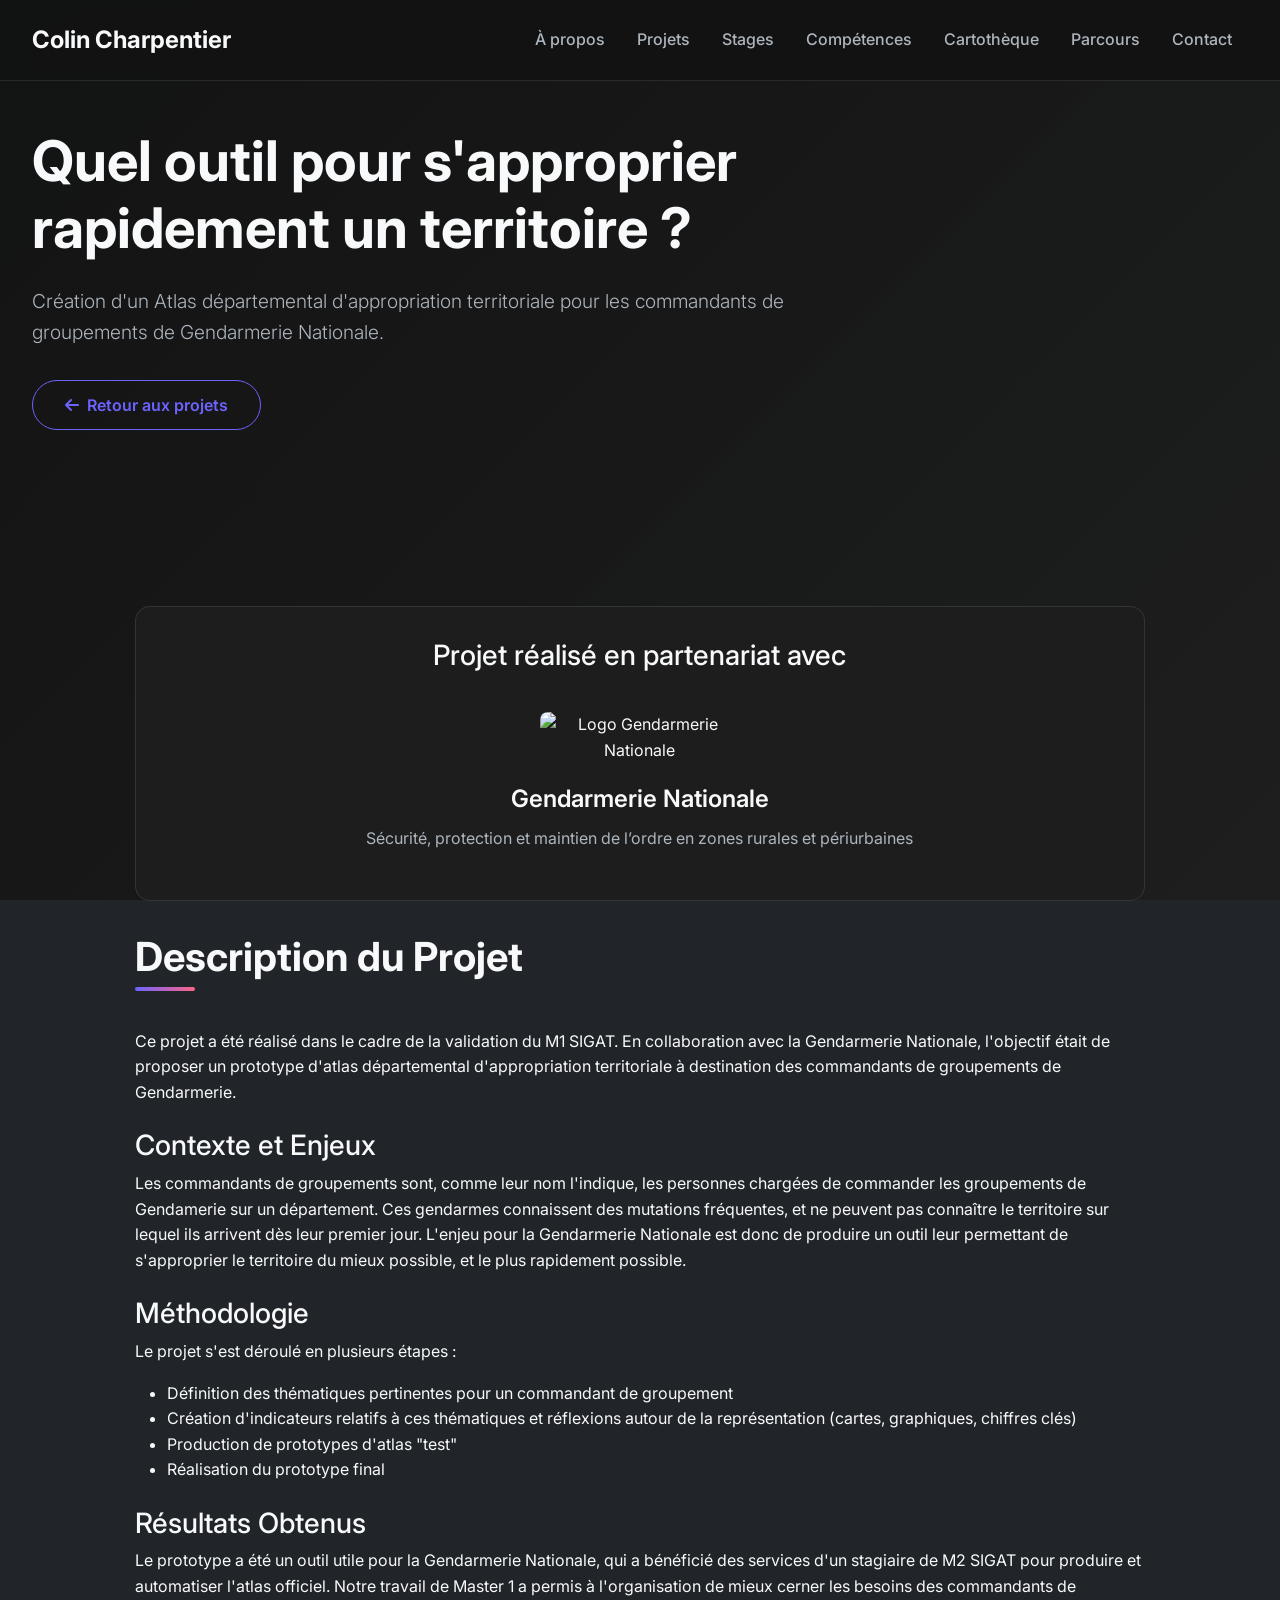
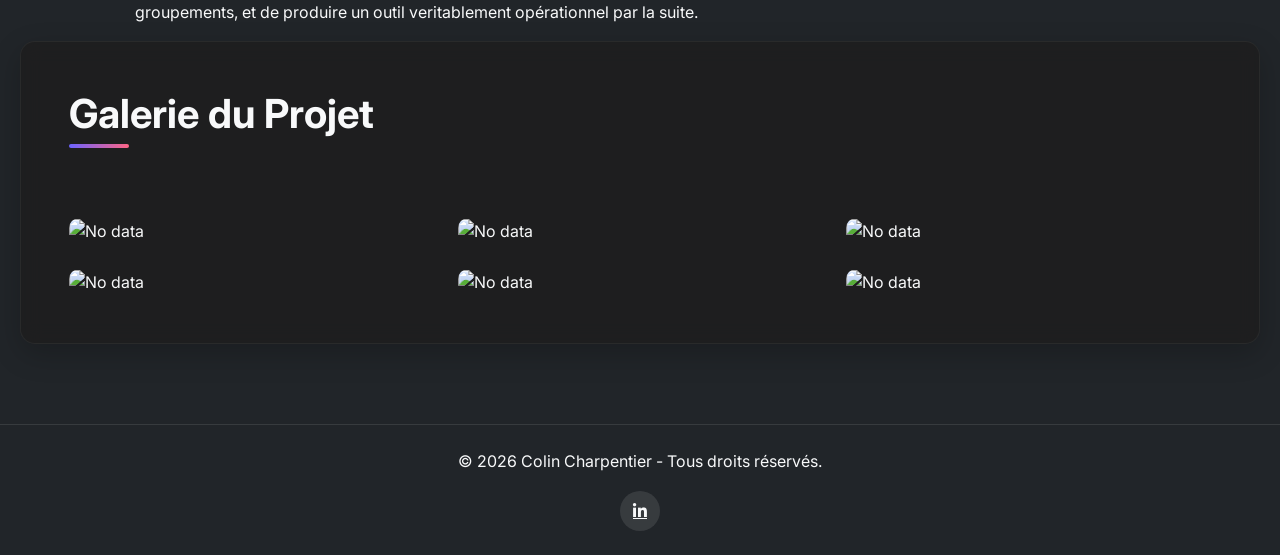
==== commit 3db63717: "Add files via upload" ====
--- a/Projet-Gendarmerie.html
+++ b/Projet-Gendarmerie.html
@@ -1,17 +1,14 @@
 <!DOCTYPE html>
 <html lang="fr">
+
 <head>
     <meta charset="UTF-8">
     <meta name="viewport" content="width=device-width, initial-scale=1.0">
     <title>Colin Charpentier</title>
 
     <!-- Bootstrap CSS -->
-    <link 
-        href="https://cdn.jsdelivr.net/npm/bootstrap@5.3.3/dist/css/bootstrap.min.css" 
-        rel="stylesheet" 
-        integrity="sha384-QWTKZyjpPEjISv5WaRU9OFeRpok6YctnYmDr5pNlyT2bRjXh0JMhjY6hW+ALEwIH" 
-        crossorigin="anonymous"
-    >
+    <link href="https://cdn.jsdelivr.net/npm/bootstrap@5.3.3/dist/css/bootstrap.min.css" rel="stylesheet"
+        integrity="sha384-QWTKZyjpPEjISv5WaRU9OFeRpok6YctnYmDr5pNlyT2bRjXh0JMhjY6hW+ALEwIH" crossorigin="anonymous">
 
     <!-- Police Google Fonts -->
     <link rel="preconnect" href="https://fonts.googleapis.com">
@@ -459,7 +456,7 @@
             .gallery-grid {
                 grid-template-columns: 1fr;
             }
-            
+
             .partner-logo {
                 max-width: 150px;
             }
@@ -474,41 +471,43 @@
             .bg-section {
                 padding: 1.5rem;
             }
-            
+
             .project-header h1 {
                 font-size: 2rem;
             }
-            
+
             .section-title {
                 font-size: 1.75rem;
             }
-            
+
             .partner-logo {
                 max-width: 120px;
             }
-            
+
         }
     </style>
 </head>
+
 <body class="bg-dark">
 
     <!-- NAVBAR -->
     <nav class="navbar navbar-expand-lg navbar-dark fixed-top">
         <div class="container">
-            <a class="navbar-brand" href="Portfolio.html">Colin Charpentier</a>
+            <a class="navbar-brand" href="index.html">Colin Charpentier</a>
             <button class="navbar-toggler" type="button" data-bs-toggle="collapse" data-bs-target="#navbar"
-                    aria-controls="navbar" aria-expanded="false" aria-label="Afficher le menu">
+                aria-controls="navbar" aria-expanded="false" aria-label="Afficher le menu">
                 <span class="navbar-toggler-icon"></span>
             </button>
 
             <div class="collapse navbar-collapse" id="navbar">
                 <ul class="navbar-nav ms-auto">
-                    <li class="nav-item"><a class="nav-link" href="Portfolio.html#about">À propos</a></li>
-                    <li class="nav-item"><a class="nav-link" href="Portfolio.html#projects">Projets</a></li>
-                    <li class="nav-item"><a class="nav-link" href="Portfolio.html#skills">Compétences</a></li>
-                    <li class="nav-item"><a class="nav-link" href="Portfolio.html#cartotheque">Cartothèque</a></li>
-                    <li class="nav-item"><a class="nav-link" href="Portfolio.html#map-section">Parcours</a></li>
-                    <li class="nav-item"><a class="nav-link" href="Portfolio.html#contact">Contact</a></li>
+                    <li class="nav-item"><a class="nav-link" href="index.html#about">À propos</a></li>
+                    <li class="nav-item"><a class="nav-link" href="index.html#projects">Projets</a></li>
+                    <li class="nav-item"><a class="nav-link" href="index.html#stages">Stages</a></li>
+                    <li class="nav-item"><a class="nav-link" href="index.html#skills">Compétences</a></li>
+                    <li class="nav-item"><a class="nav-link" href="index.html#cartotheque">Cartothèque</a></li>
+                    <li class="nav-item"><a class="nav-link" href="index.html#map-section">Parcours</a></li>
+                    <li class="nav-item"><a class="nav-link" href="index.html#contact">Contact</a></li>
                 </ul>
             </div>
         </div>
@@ -521,10 +520,11 @@
                 <div class="col-lg-8">
                     <h1 class="display-4 fw-bold">Quel outil pour s'approprier rapidement un territoire ?</h1>
                     <p class="lead">
-                        Création d'un Atlas départemental d'appropriation territoriale pour les commandants de groupements de Gendarmerie Nationale.
+                        Création d'un Atlas départemental d'appropriation territoriale pour les commandants de
+                        groupements de Gendarmerie Nationale.
                     </p>
                     <div class="d-flex flex-wrap">
-                        <a href="Portfolio.html#projects" class="btn btn-outline-primary btn-lg">
+                        <a href="index.html#projects" class="btn btn-outline-primary btn-lg">
                             <i class="fas fa-arrow-left me-2"></i>Retour aux projets
                         </a>
                     </div>
@@ -541,116 +541,126 @@
                     <!-- Section partenaire CORRIGÉE -->
                     <div class="partner-section fade-in">
                         <h3 class="mb-4">Projet réalisé en partenariat avec</h3>
-                        
+
                         <!-- Logo avec options d'affichage -->
-                        <img src="https://upload.wikimedia.org/wikipedia/commons/thumb/a/a7/Gendarmerie_nationale_logo.svg/500px-Gendarmerie_nationale_logo.svg.png" 
-                             alt="Logo Gendarmerie Nationale" 
-                             class="partner-logo no-bg"
-                             id="partnerLogo">
-                        
+                        <img src="https://upload.wikimedia.org/wikipedia/commons/thumb/a/a7/Gendarmerie_nationale_logo.svg/500px-Gendarmerie_nationale_logo.svg.png"
+                            alt="Logo Gendarmerie Nationale" class="partner-logo no-bg" id="partnerLogo">
+
                         <div class="partner-name">Gendarmerie Nationale</div>
-                        <div class="partner-role">Sécurité, protection et maintien de l’ordre en zones rurales et périurbaines</div>
-                        
+                        <div class="partner-role">Sécurité, protection et maintien de l’ordre en zones rurales et
+                            périurbaines</div>
+
                         <!-- Options pour adapter l'affichage du logo -->
                         <div class="logo-options">
-                                                    </div>
+                        </div>
                     </div>
 
                     <!-- Image principale du projet -->
-                    
-                        
-                        <h2 class="section-title">Description du Projet</h2>
-                        <p>
-                            Ce projet a été réalisé dans le cadre de la validation du M1 SIGAT. En collaboration avec la Gendarmerie Nationale, l'objectif était de proposer un prototype d'atlas départemental d'appropriation territoriale à destination des commandants de groupements de Gendarmerie.
-                        </p>
-                        
-                        <h3 class="mt-4">Contexte et Enjeux</h3>
-                        <p>
-Les commandants de groupements sont, comme leur nom l'indique, les personnes chargées de commander les groupements de Gendamerie sur un département. Ces gendarmes connaissent des mutations fréquentes, et ne peuvent pas connaître le territoire sur lequel ils arrivent dès leur premier jour. L'enjeu pour la Gendarmerie Nationale est donc de produire un outil leur permettant de s'approprier le territoire du mieux possible, et le plus rapidement possible.                          </p>
-                        
-                        <h3 class="mt-4">Méthodologie</h3>
-                        <p>
-                            Le projet s'est déroulé en plusieurs étapes :
-                        </p>
-                        <ul>
-                            <li>Définition des thématiques pertinentes pour un commandant de groupement</li>
-                            <li>Création d'indicateurs relatifs à ces thématiques et réflexions autour de la représentation (cartes, graphiques, chiffres clés)</li>
-                            <li>Production de prototypes d'atlas "test"</li>
-                            <li>Réalisation du prototype final</li>
-                        </ul>
-                        
-                        <h3 class="mt-4">Résultats Obtenus</h3>
-                        <p>
-                            Le prototype a été un outil utile pour la Gendarmerie Nationale, qui a bénéficié des services d'un stagiaire de M2 SIGAT pour produire et automatiser l'atlas officiel. Notre travail de Master 1 a permis à l'organisation de mieux cerner les besoins des commandants de groupements, et de produire un outil veritablement opérationnel par la suite.
-                        </p>
+
+
+                    <h2 class="section-title">Description du Projet</h2>
+                    <p>
+                        Ce projet a été réalisé dans le cadre de la validation du M1 SIGAT. En collaboration avec la
+                        Gendarmerie Nationale, l'objectif était de proposer un prototype d'atlas départemental
+                        d'appropriation territoriale à destination des commandants de groupements de Gendarmerie.
+                    </p>
+
+                    <h3 class="mt-4">Contexte et Enjeux</h3>
+                    <p>
+                        Les commandants de groupements sont, comme leur nom l'indique, les personnes chargées de
+                        commander les groupements de Gendamerie sur un département. Ces gendarmes connaissent des
+                        mutations fréquentes, et ne peuvent pas connaître le territoire sur lequel ils arrivent dès leur
+                        premier jour. L'enjeu pour la Gendarmerie Nationale est donc de produire un outil leur
+                        permettant de s'approprier le territoire du mieux possible, et le plus rapidement possible. </p>
+
+                    <h3 class="mt-4">Méthodologie</h3>
+                    <p>
+                        Le projet s'est déroulé en plusieurs étapes :
+                    </p>
+                    <ul>
+                        <li>Définition des thématiques pertinentes pour un commandant de groupement</li>
+                        <li>Création d'indicateurs relatifs à ces thématiques et réflexions autour de la représentation
+                            (cartes, graphiques, chiffres clés)</li>
+                        <li>Production de prototypes d'atlas "test"</li>
+                        <li>Réalisation du prototype final</li>
+                    </ul>
+
+                    <h3 class="mt-4">Résultats Obtenus</h3>
+                    <p>
+                        Le prototype a été un outil utile pour la Gendarmerie Nationale, qui a bénéficié des services
+                        d'un stagiaire de M2 SIGAT pour produire et automatiser l'atlas officiel. Notre travail de
+                        Master 1 a permis à l'organisation de mieux cerner les besoins des commandants de groupements,
+                        et de produire un outil veritablement opérationnel par la suite.
+                    </p>
+                </div>
+
+                <div class="bg-section fade-in">
+                    <h2 class="section-title">Galerie du Projet</h2>
+                    <div class="gallery-grid">
+
+                        <!-- Image 1 -->
+                        <div class="gallery-item">
+                            <img src="https://raw.githubusercontent.com/UnitaryPage7504/colincharpentier.github.io/main/Images%20Portfolio/Planche%20gendarmerie%20du%20Var%20Niveau%20de%20vie.jpg"
+                                alt="No data" data-enlargable>
+                            <div class="gallery-caption">
+                                <h5>Planche Niveau de vie</h5>
+                                <p>Niveau de vie médian, écarts de revenus et CSP</p>
+                            </div>
+                        </div>
+
+                        <!-- Image 2 -->
+                        <div class="gallery-item">
+                            <img src="https://raw.githubusercontent.com/UnitaryPage7504/colincharpentier.github.io/main/Images%20Portfolio/Planche%20gendarmerie%20du%20Var%20Propri%C3%A9t%C3%A9s%20physiques.jpg"
+                                alt="No data" data-enlargable>
+                            <div class="gallery-caption">
+                                <h5>Planche Propriétés physiques</h5>
+                                <p>Indicateurs relatifs à la nature, à la topographie, aux usages du sol</p>
+                            </div>
+                        </div>
+
+                        <!-- Image 3 -->
+                        <div class="gallery-item">
+                            <img src="https://raw.githubusercontent.com/UnitaryPage7504/colincharpentier.github.io/main/Images%20Portfolio/Planche%20gendarmerie%20du%20Var%20Risques%20naturels.jpg"
+                                alt="No data" data-enlargable>
+                            <div class="gallery-caption">
+                                <h5>Planche Risques naturels</h5>
+                                <p>Différents types de risque en fonction du territoire (dans le Var, le risque
+                                    inondation est le plus présent)</p>
+                            </div>
+                        </div>
+
+                        <!-- Image 4 -->
+                        <div class="gallery-item">
+                            <img src="https://raw.githubusercontent.com/UnitaryPage7504/colincharpentier.github.io/main/Images%20Portfolio/Planche%20gendarmerie%20du%20Var%20Agriculture.jpg"
+                                alt="No data" data-enlargable>
+                            <div class="gallery-caption">
+                                <h5>Planche Agriculture</h5>
+                                <p>Nombre d'exploitations, surface agricole utile, spécialisation agricole</p>
+                            </div>
+                        </div>
+
+                        <!-- Image 5 -->
+                        <div class="gallery-item">
+                            <img src="https://raw.githubusercontent.com/UnitaryPage7504/colincharpentier.github.io/main/Images%20Portfolio/Planche%20gendarmerie%20du%20Var%20Population.jpg"
+                                alt="No data" data-enlargable>
+                            <div class="gallery-caption">
+                                <h5>Planche Population</h5>
+                                <p>Répartition démographique</p>
+                            </div>
+                        </div>
+
+                        <!-- Image 6 -->
+                        <div class="gallery-item">
+                            <img src="https://raw.githubusercontent.com/UnitaryPage7504/colincharpentier.github.io/main/Images%20Portfolio/Planche%20gendarmerie%20du%20Var%20Tourisme.jpg"
+                                alt="No data" data-enlargable>
+                            <div class="gallery-caption">
+                                <h5>Planche Tourisme</h5>
+                                <p>Nuitées, origine des touristes, emplois</p>
+                            </div>
+                        </div>
+
                     </div>
-                    
-                    <div class="bg-section fade-in">
-    <h2 class="section-title">Galerie du Projet</h2>
-    <div class="gallery-grid">
-
-        <!-- Image 1 -->
-        <div class="gallery-item">
-            <img src="https://raw.githubusercontent.com/UnitaryPage7504/colincharpentier.github.io/main/Images%20Portfolio/Planche%20gendarmerie%20du%20Var%20Niveau%20de%20vie.jpg"
-                 alt="No data" data-enlargable>
-            <div class="gallery-caption">
-                <h5>Planche Niveau de vie</h5>
-                <p>Niveau de vie médian, écarts de revenus et CSP</p>
-            </div>
-        </div>
-
-        <!-- Image 2 -->
-        <div class="gallery-item">
-            <img src="https://raw.githubusercontent.com/UnitaryPage7504/colincharpentier.github.io/main/Images%20Portfolio/Planche%20gendarmerie%20du%20Var%20Propri%C3%A9t%C3%A9s%20physiques.jpg"
-                 alt="No data" data-enlargable>
-            <div class="gallery-caption">
-                <h5>Planche Propriétés physiques</h5>
-                <p>Indicateurs relatifs à la nature, à la topographie, aux usages du sol</p>
-            </div>
-        </div>
-
-        <!-- Image 3 -->
-        <div class="gallery-item">
-            <img src="https://raw.githubusercontent.com/UnitaryPage7504/colincharpentier.github.io/main/Images%20Portfolio/Planche%20gendarmerie%20du%20Var%20Risques%20naturels.jpg"
-                 alt="No data" data-enlargable>
-            <div class="gallery-caption">
-                <h5>Planche Risques naturels</h5>
-                <p>Différents types de risque en fonction du territoire (dans le Var, le risque inondation est le plus présent)</p>
-            </div>
-        </div>
-
-        <!-- Image 4 -->
-        <div class="gallery-item">
-            <img src="https://raw.githubusercontent.com/UnitaryPage7504/colincharpentier.github.io/main/Images%20Portfolio/Planche%20gendarmerie%20du%20Var%20Agriculture.jpg"
-                 alt="No data" data-enlargable>
-            <div class="gallery-caption">
-                <h5>Planche Agriculture</h5>
-                <p>Nombre d'exploitations, surface agricole utile, spécialisation agricole</p>
-            </div>
-        </div>
-
-        <!-- Image 5 -->
-        <div class="gallery-item">
-            <img src="https://raw.githubusercontent.com/UnitaryPage7504/colincharpentier.github.io/main/Images%20Portfolio/Planche%20gendarmerie%20du%20Var%20Population.jpg"
-                 alt="No data" data-enlargable>
-            <div class="gallery-caption">
-                <h5>Planche Population</h5>
-                <p>Répartition démographique</p>
-            </div>
-        </div>
-
-         <!-- Image 6 -->
-        <div class="gallery-item">
-            <img src="https://raw.githubusercontent.com/UnitaryPage7504/colincharpentier.github.io/main/Images%20Portfolio/Planche%20gendarmerie%20du%20Var%20Tourisme.jpg"
-                 alt="No data" data-enlargable>
-            <div class="gallery-caption">
-                <h5>Planche Tourisme</h5>
-                <p>Nuitées, origine des touristes, emplois</p>
-            </div>
-        </div>
-
-    </div>
-</div>
+                </div>
 
             </div>
         </div>
@@ -673,35 +683,33 @@
     </div>
 
     <!-- Bootstrap JS -->
-    <script 
-        src="https://cdn.jsdelivr.net/npm/bootstrap@5.3.3/dist/js/bootstrap.bundle.min.js" 
-        integrity="sha384-YvpcrYf0tY3lHB60NNkmXc5s9fDVZLESaAA55NDzOxhy9GkcIdslK1eN7N6jIeHz" 
-        crossorigin="anonymous">
-    </script>
+    <script src="https://cdn.jsdelivr.net/npm/bootstrap@5.3.3/dist/js/bootstrap.bundle.min.js"
+        integrity="sha384-YvpcrYf0tY3lHB60NNkmXc5s9fDVZLESaAA55NDzOxhy9GkcIdslK1eN7N6jIeHz" crossorigin="anonymous">
+        </script>
 
     <!-- Script principal -->
     <script>
         // Année automatique dans le footer
         document.getElementById("year").textContent = new Date().getFullYear();
-        
+
         // Animation au défilement
-        document.addEventListener('DOMContentLoaded', function() {
+        document.addEventListener('DOMContentLoaded', function () {
             const fadeElements = document.querySelectorAll('.fade-in');
-            
-            const fadeInOnScroll = function() {
+
+            const fadeInOnScroll = function () {
                 fadeElements.forEach(element => {
                     const elementTop = element.getBoundingClientRect().top;
                     const elementVisible = 150;
-                    
+
                     if (elementTop < window.innerHeight - elementVisible) {
                         element.classList.add('visible');
                     }
                 });
             };
-            
+
             // Vérifier au chargement
             fadeInOnScroll();
-            
+
             // Vérifier au défilement
             window.addEventListener('scroll', fadeInOnScroll);
         });
@@ -710,10 +718,10 @@
         document.querySelectorAll('a[href^="#"]').forEach(anchor => {
             anchor.addEventListener('click', function (e) {
                 e.preventDefault();
-                
+
                 const targetId = this.getAttribute('href');
                 if (targetId === '#') return;
-                
+
                 const targetElement = document.querySelector(targetId);
                 if (targetElement) {
                     window.scrollTo({
@@ -725,12 +733,12 @@
         });
 
         // Gestion de la galerie d'images et zoom
-        document.addEventListener('DOMContentLoaded', function() {
+        document.addEventListener('DOMContentLoaded', function () {
             const modal = document.querySelector('.image-modal');
             const modalImg = modal.querySelector('.modal-content');
             const closeModal = modal.querySelector('.close-modal');
             const images = document.querySelectorAll('[data-enlargable]');
-            
+
             // Fonction pour ouvrir l'image en plein écran
             function openModal(imgSrc, imgAlt) {
                 modalImg.src = imgSrc;
@@ -738,30 +746,30 @@
                 modal.classList.add('active');
                 document.body.style.overflow = 'hidden';
             }
-            
+
             // Fonction pour fermer le modal
             function closeModalFunc() {
                 modal.classList.remove('active');
                 document.body.style.overflow = '';
             }
-            
+
             // Événements pour toutes les images zoomables
             images.forEach(img => {
-                img.addEventListener('click', function() {
+                img.addEventListener('click', function () {
                     openModal(this.src, this.alt);
                 });
             });
-            
+
             // Événements pour fermer le modal
             closeModal.addEventListener('click', closeModalFunc);
-            modal.addEventListener('click', function(e) {
+            modal.addEventListener('click', function (e) {
                 if (e.target === modal) {
                     closeModalFunc();
                 }
             });
-            
+
             // Fermer avec la touche Échap
-            document.addEventListener('keydown', function(e) {
+            document.addEventListener('keydown', function (e) {
                 if (e.key === 'Escape' && modal.classList.contains('active')) {
                     closeModalFunc();
                 }
@@ -769,17 +777,17 @@
         });
 
         // Gestion des options d'affichage du logo
-        document.addEventListener('DOMContentLoaded', function() {
+        document.addEventListener('DOMContentLoaded', function () {
             const logo = document.getElementById('partnerLogo');
             const optionButtons = document.querySelectorAll('.logo-option-btn');
-            
+
             optionButtons.forEach(button => {
-                button.addEventListener('click', function() {
+                button.addEventListener('click', function () {
                     const option = this.getAttribute('data-option');
-                    
+
                     // Retirer toutes les classes d'options
                     logo.classList.remove('no-bg', 'white-bg', 'dark-bg');
-                    
+
                     // Ajouter la classe sélectionnée
                     if (option === 'no-bg') {
                         logo.classList.add('no-bg');
@@ -788,7 +796,7 @@
                     } else if (option === 'dark-bg') {
                         logo.classList.add('dark-bg');
                     }
-                    
+
                     // Mettre à jour les boutons actifs
                     optionButtons.forEach(btn => btn.classList.remove('active'));
                     this.classList.add('active');
@@ -798,4 +806,5 @@
     </script>
 
 </body>
+
 </html>
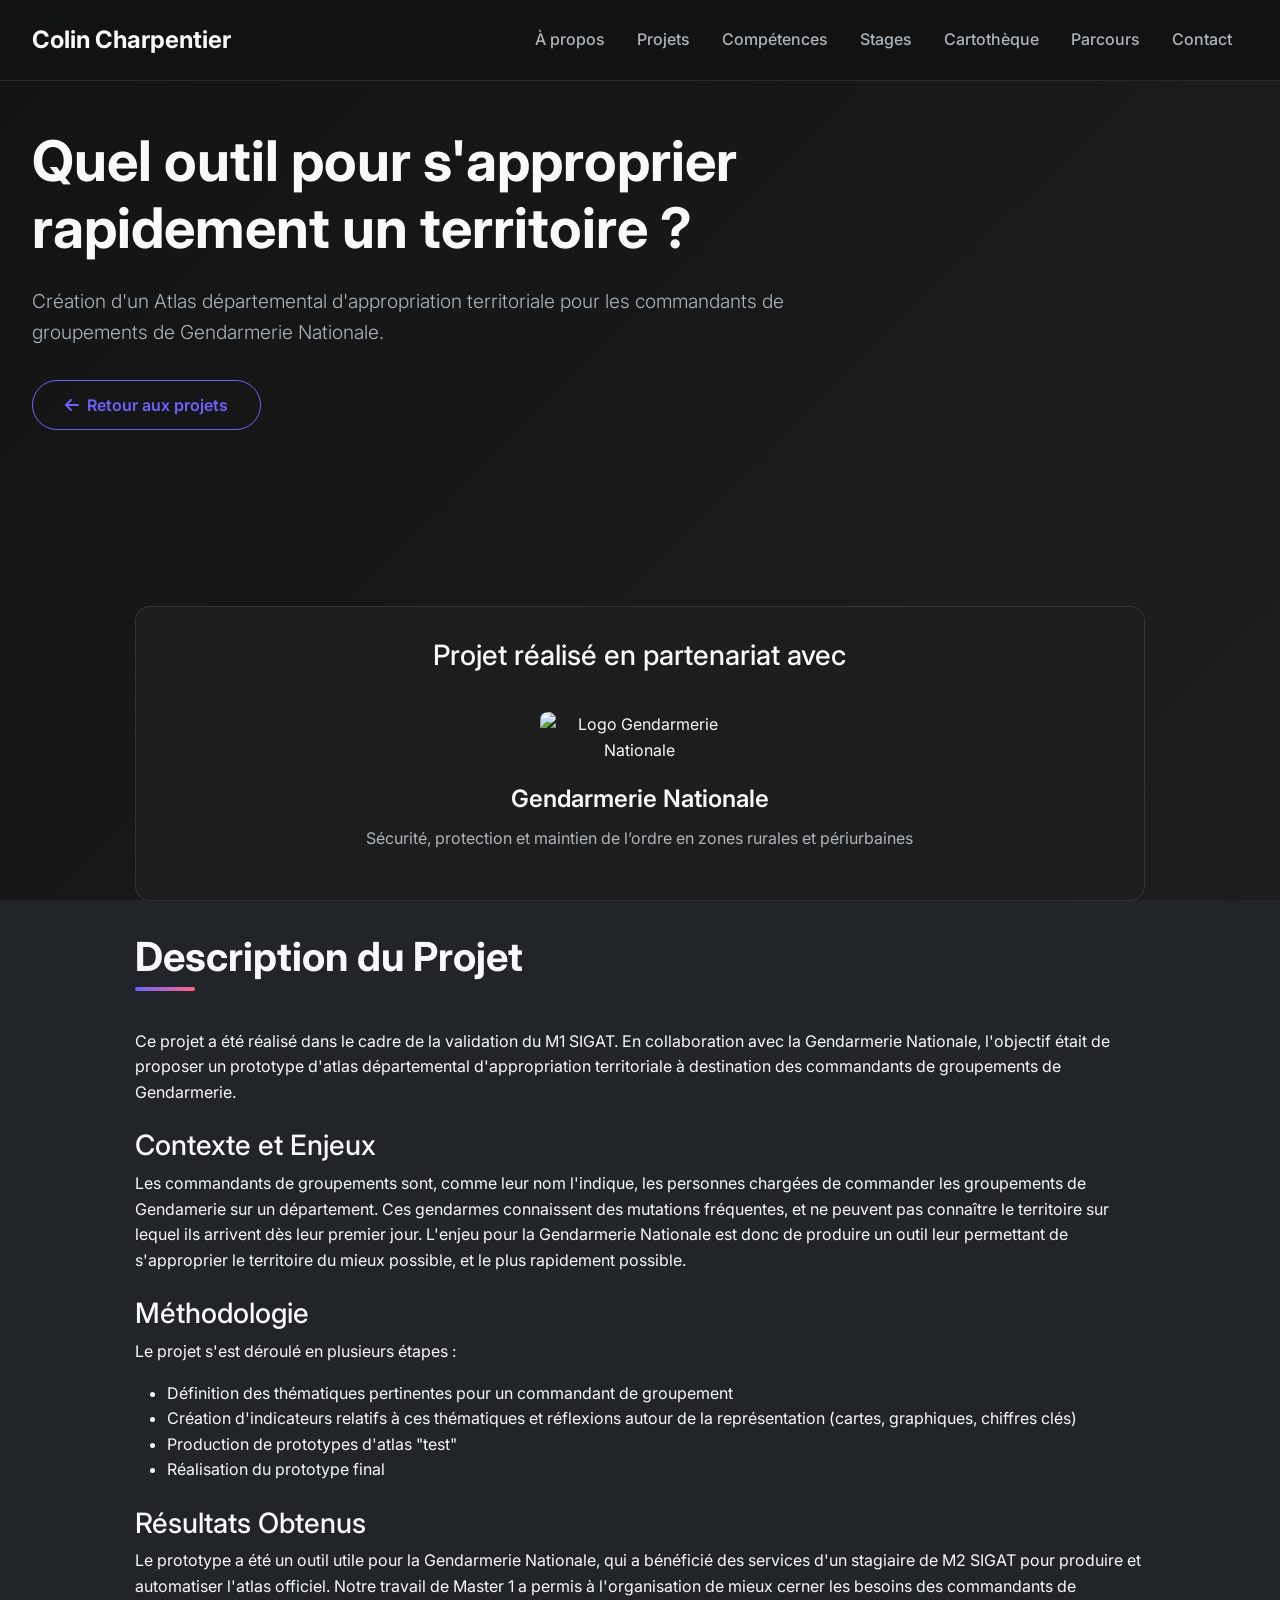
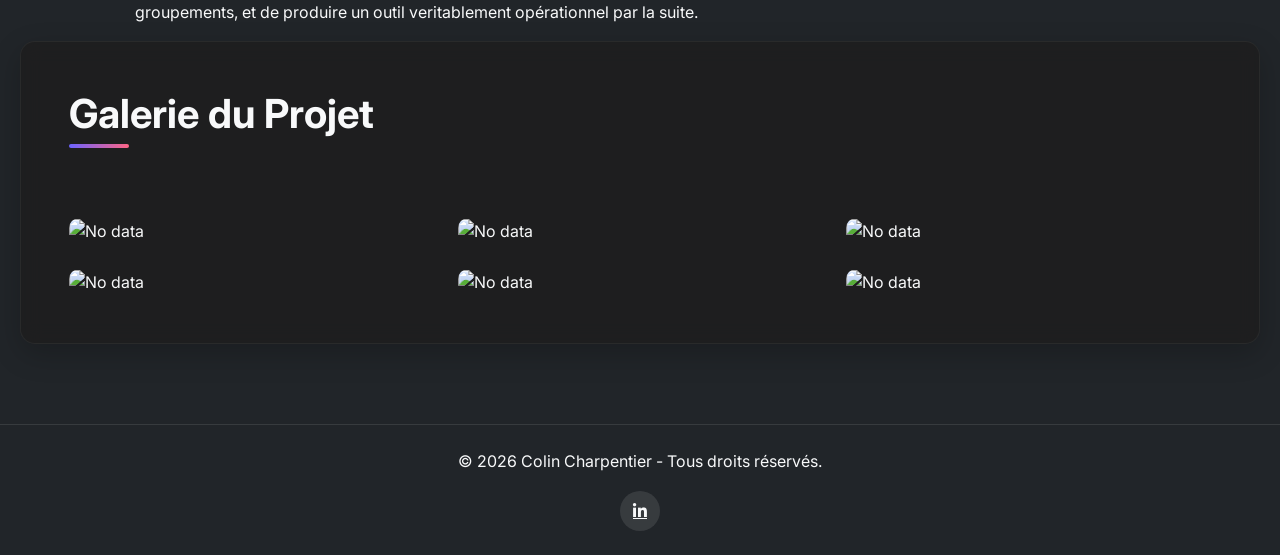
==== commit 14cd7326: "Add files via upload" ====
--- a/Projet-Gendarmerie.html
+++ b/Projet-Gendarmerie.html
@@ -503,8 +503,8 @@
                 <ul class="navbar-nav ms-auto">
                     <li class="nav-item"><a class="nav-link" href="index.html#about">À propos</a></li>
                     <li class="nav-item"><a class="nav-link" href="index.html#projects">Projets</a></li>
+                    <li class="nav-item"><a class="nav-link" href="index.html#skills">Compétences</a></li>
                     <li class="nav-item"><a class="nav-link" href="index.html#stages">Stages</a></li>
-                    <li class="nav-item"><a class="nav-link" href="index.html#skills">Compétences</a></li>
                     <li class="nav-item"><a class="nav-link" href="index.html#cartotheque">Cartothèque</a></li>
                     <li class="nav-item"><a class="nav-link" href="index.html#map-section">Parcours</a></li>
                     <li class="nav-item"><a class="nav-link" href="index.html#contact">Contact</a></li>
